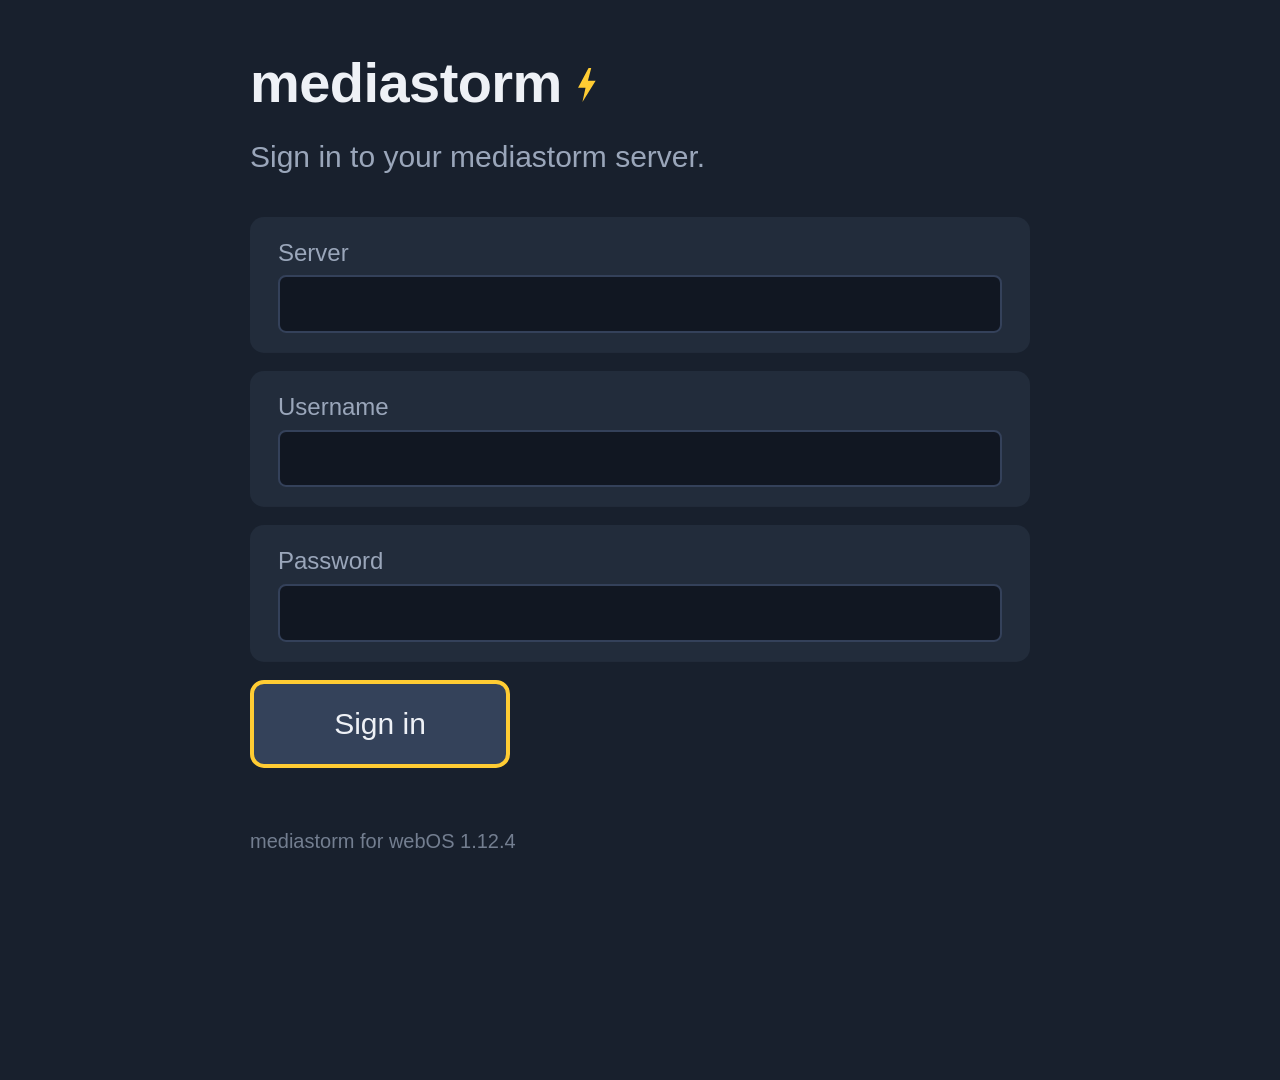
==== index.html @ e6b89ce8 "Add files via upload" ====
<!DOCTYPE html>
<html lang="en">
<head>
<meta charset="utf-8">
<title>mediastorm</title>
<style>
  :root {
    --night: #18202D;
    --night-deep: #111722;
    --panel: #222C3B;
    --panel-up: #2B374A;
    --line: #34415A;
    --text: #EEF1F6;
    --muted: #9AA6BA;
    --bolt: #FFCC33;
    --good: #7BD8A6;
    --warn: #FFB454;
    --bad: #FF7B72;
    --pad: 96px;
  }
  /* The background takes a subtle tint from the focused title's backdrop.
     The three channels are registered so the colour fades rather than jumps. */
  @property --tr { syntax: '<number>'; inherits: true; initial-value: 24; }
  @property --tg { syntax: '<number>'; inherits: true; initial-value: 32; }
  @property --tb { syntax: '<number>'; inherits: true; initial-value: 45; }
  :root { --tr: 24; --tg: 32; --tb: 45; --bg-rgb: var(--tr) var(--tg) var(--tb); --bg: rgb(var(--bg-rgb));
    transition: --tr .6s ease, --tg .6s ease, --tb .6s ease; }
  * { box-sizing: border-box; }
  html, body {
    margin: 0; width: 1920px; height: 1080px; overflow: hidden;
    background: var(--bg); color: var(--text);
    font-family: "LG Smart UI", "Museo Sans", "Helvetica Neue", Arial, sans-serif;
    font-size: 30px; line-height: 1.35;
  }
  button { font: inherit; color: inherit; }
  [data-focus] { outline: none; }
  #view { position: absolute; inset: 0; }

  /* ---------- shared controls ---------- */
  .btn {
    display: inline-block; min-width: 260px; padding: 20px 40px; margin: 0 20px 20px 0;
    background: var(--panel); border: 4px solid transparent; border-radius: 14px; text-align: center;
  }
  .btn.primary { background: var(--panel-up); }
  .btn.quiet { background: transparent; color: var(--muted); }
  .btn:focus { border-color: var(--bolt); background: #34425A; color: var(--text); }
  .field {
    display: block; width: 100%; margin: 0 0 18px; padding: 16px 24px;
    background: var(--panel); border: 4px solid transparent; border-radius: 14px;
  }
  .field span { display: block; color: var(--muted); font-size: 24px; }
  .field input {
    display: block; width: 100%; margin-top: 6px; padding: 8px 14px; font: inherit; font-size: 28px;
    background: var(--night-deep); color: var(--text); border: 2px solid var(--line); border-radius: 8px;
  }
  .field:focus { border-color: var(--bolt); }
  .field input:focus { border-color: var(--bolt); outline: none; }
  .error { color: var(--bad); margin-top: 20px; }
  .lede { color: var(--muted); margin: 0 0 40px; }

  /* ---------- sign in, PIN, messages ---------- */
  .app-version { margin: 40px 0 0; font-size: 20px; color: var(--muted); opacity: .7; }
  .center-panel { position: absolute; left: 50%; top: 50%; transform: translate(-50%, -50%); width: 780px; }
  .center-panel.wide { width: 1500px; text-align: center; }
  .center-panel h1 { font-size: 56px; font-weight: 600; margin: 0 0 16px; }
  .wordmark { letter-spacing: -0.01em; }
  .wordmark::after { content: ""; display: inline-block; width: 22px; height: 34px; margin-left: 14px;
    background: var(--bolt); clip-path: polygon(58% 0, 10% 58%, 44% 58%, 30% 100%, 90% 38%, 55% 38%, 70% 0); }
  .loading { position: absolute; left: var(--pad); bottom: 120px; color: var(--muted); font-size: 34px; }

  /* ---------- profiles ---------- */
  .profile-grid { display: flex; justify-content: center; flex-wrap: wrap; gap: 48px; margin: 60px 0 56px; }
  .profile { background: none; border: 0; padding: 0; width: 220px; }
  .profile .face {
    width: 200px; height: 200px; margin: 0 auto; border-radius: 50%; overflow: hidden;
    display: flex; align-items: center; justify-content: center; border: 6px solid transparent;
    font-size: 84px; font-weight: 600; transition: transform .15s;
  }
  .profile .face img { width: 100%; height: 100%; object-fit: cover; }
  .profile .name { margin-top: 18px; color: var(--muted); }
  .profile .name small { font-size: 20px; color: var(--muted); border: 2px solid var(--line); border-radius: 6px; padding: 0 6px; margin-left: 6px; }
  .profile:focus .face { border-color: var(--bolt); transform: scale(1.06); }
  .profile:focus .name { color: var(--text); }

  /* ---------- home ---------- */
  #home { position: absolute; inset: 0; }
  #hero { position: absolute; left: 0; top: 0; right: 0; height: 600px; }
  .hero-art { position: absolute; left: 640px; top: 0; right: 0; bottom: 0; }
  .hero-art img {
    position: absolute; inset: 0; width: 100%; height: 100%; object-fit: cover; opacity: 0; transition: opacity .25s;
  }
  .hero-art img.on { opacity: 1; }
  .hero-art::after {
    content: ""; position: absolute; inset: 0;
    background: linear-gradient(90deg, var(--bg) 0%, rgb(var(--bg-rgb) / .75) 22%, rgb(var(--bg-rgb) / 0) 55%),
                linear-gradient(0deg, var(--bg) 0%, rgb(var(--bg-rgb) / 0) 45%);
  }
  .hero-text { position: absolute; left: var(--pad); top: 110px; width: 900px; }
  .hero-text h1 { font-size: 68px; line-height: 1.05; font-weight: 600; margin: 0 0 14px;
    display: -webkit-box; -webkit-box-orient: vertical; -webkit-line-clamp: 2; overflow: hidden; }
  .meta { color: var(--muted); margin: 0 0 18px; white-space: pre; }
  .overview { margin: 0; max-width: 46ch; color: #D5DBE5;
    display: -webkit-box; -webkit-line-clamp: 3; -webkit-box-orient: vertical; overflow: hidden; }
  #rows { position: absolute; left: 0; right: 0; top: 560px; bottom: 0; overflow: hidden; }
  .rows-layer { will-change: transform; transition: transform .18s ease-out; }
  .row { margin: 0 0 34px; }
  .row h2 { font-size: 30px; font-weight: 600; margin: 0 0 14px var(--pad); color: var(--muted); }
  .row-track { display: flex; gap: 28px; overflow: hidden; padding: 8px var(--pad) 12px; scroll-behavior: smooth; }
  .card {
    position: relative; flex: none; padding: 0; overflow: hidden; border-radius: 12px;
    background: var(--panel); border: 4px solid transparent;
  }
  .card.wide { width: 400px; height: 225px; }
  .card.poster { width: 210px; height: 315px; }
  .card.poster.see-all { display: flex; align-items: center; justify-content: center; text-align: center;
    font-size: 24px; font-weight: 600; color: var(--muted); background: var(--panel); }
  .card.poster.see-all:focus { color: var(--text); }
  .card img { position: absolute; inset: 0; width: 100%; height: 100%; object-fit: cover; }
  .card.media-fallback { background: linear-gradient(165deg, hsl(var(--hue) 38% 20%), hsl(calc(var(--hue) + 28) 42% 11%)); }
  .card.media-fallback .media-icon { position: absolute; left: 50%; top: 40%; width: 56px; height: 56px;
    transform: translate(-50%, -50%); color: rgba(255,255,255,.3); }
  .card.media-fallback .card-label { font-size: 22px; line-height: 1.3; }
  .card-fallback { position: absolute; inset: 0; display: flex; align-items: center; justify-content: center;
    padding: 18px; text-align: center; font-size: 24px; color: var(--muted); z-index: 0; }
  .card-fallback b { font-weight: inherit; display: -webkit-box; -webkit-box-orient: vertical; -webkit-line-clamp: 6;
    overflow: hidden; }
  .card img { z-index: 1; }
  .card-label { position: absolute; left: 0; right: 0; bottom: 0; z-index: 2; padding: 34px 18px 16px; text-align: left;
    font-size: 24px; background: linear-gradient(transparent, rgba(0,0,0,.85)); }
  .card-label em { font-style: normal; color: var(--muted); margin-left: 10px; }
  .card .bar { position: absolute; left: 0; right: 0; bottom: 0; height: 6px; background: rgba(255,255,255,.18); z-index: 3; }
  .card .bar b { display: block; height: 100%; background: var(--bolt); }
  .card:focus { border-color: var(--bolt); transform: scale(1.05); }
  .empty { margin: 40px var(--pad); color: var(--muted); max-width: 40ch; }

  /* ---------- title page ---------- */
  .title-art { position: absolute; inset: 0; }
  .title-art img { position: absolute; inset: 0; width: 100%; height: 100%; object-fit: cover; }
  .title-art::after { content: ""; position: absolute; inset: 0;
    background: linear-gradient(90deg, var(--bg) 0%, rgb(var(--bg-rgb) / .88) 35%, rgb(var(--bg-rgb) / .2) 75%),
                linear-gradient(0deg, var(--bg) 0%, rgb(var(--bg-rgb) / 0) 40%); }
  .title-body { position: absolute; left: var(--pad); top: 200px; width: 980px; }
  .title-body h1 { font-size: 80px; line-height: 1.04; font-weight: 600; margin: 0 0 18px;
    display: -webkit-box; -webkit-box-orient: vertical; -webkit-line-clamp: 4; overflow: hidden; }
  .title-body .overview { -webkit-line-clamp: 6; margin-bottom: 48px; }


  /* ---------- home bar ---------- */
  .home-bar { position: absolute; right: var(--pad); top: 56px; display: flex; gap: 16px; z-index: 2; }
  .btn.pill { min-width: 0; padding: 12px 30px; margin: 0; border-radius: 40px; font-size: 26px; background: rgba(34,44,59,.85); }
  .btn.pill.quiet { color: var(--muted); }
  .btn.pill:focus { color: var(--text); }
  .muted { color: var(--muted); }

  /* ---------- series pages ---------- */
  .title-body.compact { top: 110px; }
  .title-body.compact h1 { font-size: 68px; }
  .title-body.compact .overview { -webkit-line-clamp: 3; margin-bottom: 32px; }
  .series-browse { position: absolute; left: 0; right: 0; top: 590px; bottom: 0; }
  .row-track.seasons { gap: 16px; padding-top: 4px; padding-bottom: 8px; align-items: center; min-height: 76px; }
  .tab { flex: none; padding: 12px 28px; border-radius: 40px; background: transparent; border: 4px solid transparent;
    color: var(--muted); font-size: 26px; }
  .tab.current { color: var(--text); background: var(--panel); }
  .tab:focus { border-color: var(--bolt); color: var(--text); }
  .row-track.episodes { padding-top: 10px; }
  .card.ep { width: 384px; height: 216px; }
  .card-label .num { font-style: normal; color: var(--bolt); margin: 0 12px 0 0; }
  .seen { position: absolute; top: 12px; right: 12px; z-index: 3; font-style: normal; font-size: 20px; padding: 2px 12px;
    border-radius: 20px; background: rgba(17,23,34,.85); color: var(--muted); }
  .ep-overview { margin: 14px var(--pad) 0; max-width: 72ch; color: #D5DBE5; font-size: 26px;
    display: -webkit-box; -webkit-line-clamp: 3; -webkit-box-orient: vertical; overflow: hidden; }


  /* ---------- release picker ---------- */
  .picker { position: absolute; inset: 0; padding: 80px var(--pad) 0; display: flex; flex-direction: column; }
  .picker h1 { font-size: 56px; font-weight: 600; margin: 0 0 8px; }
  .picker h1 span { color: var(--muted); font-weight: 400; margin-left: 24px; font-size: 40px; }
  .picker .lede { margin-bottom: 28px; }
  .picker-list { flex: 1; overflow: hidden; padding: 6px; margin: -6px; padding-bottom: 60px; }
  .release { display: block; width: 100%; text-align: left; margin: 0 0 14px; padding: 18px 28px;
    background: var(--panel); border: 4px solid transparent; border-radius: 14px; }
  .release:focus { border-color: var(--bolt); background: var(--panel-up); }
  .release .tags { display: flex; flex-wrap: wrap; gap: 12px; }
  .release .tags b { font-weight: 600; font-size: 28px; padding: 2px 14px; border-radius: 8px; background: rgba(255,255,255,.08); }
  .release .meta-tags { display: flex; flex-wrap: wrap; gap: 6px 22px; margin-top: 10px; color: #D5DBE5; font-size: 24px; }
  .release .meta-tags i { font-style: normal; }
  .release .meta-tags i:first-child { color: var(--bolt); }
  .release .why { display: block; margin-top: 8px; color: var(--warn); font-size: 22px; }
  .release .name { display: block; margin-top: 8px; color: var(--muted); font-size: 20px;
    white-space: nowrap; overflow: hidden; text-overflow: ellipsis; }
  .release.filtered { opacity: .62; }
  .release.filtered:focus { opacity: 1; }

  /* ---------- search ---------- */
  .search { position: absolute; inset: 0; display: flex; gap: 64px; padding: 96px var(--pad) 0; }
  .search-left { flex: none; width: 620px; }
  .search-query { font-size: 48px; font-weight: 600; min-height: 72px; margin-bottom: 36px; padding-bottom: 12px;
    border-bottom: 3px solid var(--line); white-space: nowrap; overflow: hidden; }
  .search-query.long { font-size: 30px; line-height: 72px; }
  .search-query.long .caret { height: 30px; vertical-align: -4px; }
  .caret { display: inline-block; width: 4px; height: 44px; margin-left: 6px; vertical-align: -6px; background: var(--bolt);
    animation: pulse 1.2s ease-in-out infinite; }
  .keys { display: grid; grid-template-columns: repeat(6, 1fr); gap: 12px; }
  .key { height: 76px; border-radius: 12px; background: var(--panel); border: 4px solid transparent; font-size: 30px; }
  .key.wide { grid-column: span 2; font-size: 24px; }
  .key:focus { border-color: var(--bolt); background: var(--panel-up); }
  .key.half { grid-column: span 3; font-size: 26px; display: flex; align-items: center; justify-content: center; position: relative; }
  .key.ai { color: var(--bolt); font-weight: 600; }
  .key.voice.listening { color: var(--night); background: var(--bolt); font-weight: 600; }
  /* The Speak key holds a real text field so LG's keyboard (and its microphone) can open on it. */
  .key.voice input { position: absolute; inset: 0; width: 100%; height: 100%; opacity: 0.01; border: 0; padding: 0;
    background: transparent; color: transparent; caret-color: transparent; }
  .ai-tag { font-style: normal; font-size: 22px; font-weight: 600; color: var(--night); background: var(--bolt);
    border-radius: 6px; padding: 2px 10px; margin-right: 16px; vertical-align: 8px; }
  .suggest { width: 100%; }
  .genres-page { position: absolute; left: var(--pad); right: var(--pad); top: 110px; }
  .genres-page h1, .genre-page h1 { font-size: 56px; font-weight: 600; margin: 0 0 28px; }
  .genre-page h1 .muted { font-size: 34px; font-weight: 400; }
  .chip.genre { min-width: 200px; text-align: center; }
  .genre-label { position: absolute; left: calc(var(--pad) + 150px); top: 40px; font-size: 30px; font-weight: 600; z-index: 3; }
  .genre-label span { color: var(--muted); font-weight: 400; }
  #hero.genre-hero { height: 520px; }
  .genre-hero .hero-text { top: 120px; }
  .genre-hero .hero-text h1 { font-size: 56px; }
  .genre-page { position: absolute; left: var(--pad); right: 0; top: 480px; bottom: 0; }
  .genre-grid { position: absolute; top: 0; left: 0; right: 0; bottom: 0; overflow: hidden; display: flex; flex-wrap: wrap;
    align-content: flex-start; gap: 22px 20px; padding: 10px 6px 60px; scroll-padding: 24px 0; }
  .genre-grid .card.poster { flex: none; }
  .suggest h3 { font-size: 30px; font-weight: 600; color: var(--muted); margin: 0 0 20px; }
  .chip { display: inline-block; margin: 0 16px 16px 0; padding: 16px 28px; border-radius: 40px; font-size: 26px;
    background: var(--panel); border: 4px solid transparent; }
  .chip.quiet { color: var(--muted); }
  .chip .ai-mark { font-style: normal; color: var(--bolt); }
  .chip:focus { border-color: var(--bolt); background: var(--panel-up); }
  .asking::before { content: ""; display: inline-block; width: 16px; height: 16px; margin-right: 16px; border-radius: 50%;
    background: var(--bolt); animation: pulse 1.2s ease-in-out infinite; vertical-align: middle; }
  .search-right { flex: 1; display: flex; flex-direction: column; min-width: 0; }
  .search-caption { margin: 18px 0 30px; min-height: 40px; font-size: 32px; color: var(--muted); }
  .search-results { flex: 1; display: flex; flex-wrap: wrap; align-content: flex-start; gap: 28px; overflow: hidden;
    padding: 8px; margin: -8px; }
  .search-results .card.poster { width: 186px; height: 279px; }

  /* ---------- preparing ---------- */
  #prep { position: fixed; inset: 0; background: var(--night); display: none; z-index: 20; }
  #prep.on { display: block; }
  #prep-title { position: absolute; left: var(--pad); top: 380px; font-size: 60px; font-weight: 600; }
  #prep-status { position: absolute; left: var(--pad); top: 480px; color: var(--muted); font-size: 34px; }
  #prep-status::before { content: ""; display: inline-block; width: 18px; height: 18px; margin-right: 18px; border-radius: 50%;
    background: var(--bolt); animation: pulse 1.2s ease-in-out infinite; vertical-align: middle; }
  #prep-hint { position: absolute; left: var(--pad); bottom: 90px; color: var(--muted); font-size: 24px; }
  @keyframes pulse { 0%, 100% { opacity: .25; } 50% { opacity: 1; } }

  /* ---------- player ---------- */
  #player { position: fixed; inset: 0; background: #000; display: none; z-index: 30; }
  #player.on { display: block; }
  #player video { width: 100%; height: 100%; }
  #osd { position: absolute; left: 0; right: 0; bottom: 0; padding: 60px var(--pad) 64px;
    background: linear-gradient(transparent, rgba(0,0,0,.88)); transition: opacity .3s; }
  #osd.hide { opacity: 0; }
  #osd-title { font-size: 44px; font-weight: 600; }
  #osd-sub { color: #D5DBE5; font-size: 28px; margin-top: 4px; white-space: pre; }
  #osd-release { color: var(--muted); font-size: 20px; margin-top: 6px; white-space: nowrap; overflow: hidden; text-overflow: ellipsis; }
  .osd-bar { position: relative; height: 8px; background: rgba(255,255,255,.2); border-radius: 4px; margin-top: 24px; }
  #osd-scrub { position: absolute; top: -12px; bottom: -12px; width: 8px; margin-left: -4px; border-radius: 4px;
    background: #fff; box-shadow: 0 0 0 3px rgba(0,0,0,.35); display: none; }
  #osd-scrub.on { display: block; }
  #osd-time.scrub { color: #fff; }
  .osd-bar i { display: block; height: 100%; width: 0; background: var(--bolt); border-radius: 4px; }
  #osd-audio { color: #D5DBE5; font-size: 24px; margin-top: 6px; }
  #osd-source { color: #D5DBE5; font-size: 24px; margin-top: 4px; }
  .osd-foot { display: flex; justify-content: space-between; color: var(--muted); font-size: 24px; margin-top: 12px; }
  #audio-menu { position: absolute; top: 0; right: 0; bottom: 0; width: 760px; padding: 64px 64px 48px;
    background: rgba(17,23,34,.94); display: none; z-index: 5; }
  #audio-menu.on { display: block; }
  #audio-list { height: 100%; overflow: hidden; }
  #audio-list h3 { font-size: 34px; font-weight: 600; margin: 28px 0 18px; }
  #audio-list h3:first-child { margin-top: 0; }
  .menu-note { color: var(--muted); font-size: 22px; margin: 4px 0 12px 24px; }
  #subs { position: absolute; left: 10%; right: 10%; bottom: 110px; text-align: center; pointer-events: none;
    transition: bottom .2s; z-index: 2; }
  #osd:not(.hide) ~ #subs { bottom: 340px; }
  #subs span { display: inline-block; padding: 4px 18px; border-radius: 8px; background: rgba(0,0,0,.45);
    font-size: 46px; line-height: 1.25; color: #fff; font-weight: 500;
    text-shadow: 0 0 4px #000, 0 0 2px #000, 2px 2px 3px #000; }
  .audio-row { position: relative; padding: 18px 24px 18px 56px; margin-bottom: 12px; border-radius: 12px; border: 4px solid transparent; }
  .audio-row span { display: block; font-size: 30px; }
  .audio-row small { display: block; color: var(--muted); font-size: 24px; margin-top: 2px; }
  .audio-row b { position: absolute; left: 22px; top: 50%; width: 14px; height: 14px; margin-top: -7px; border-radius: 50%; }
  .audio-row.current b { background: var(--bolt); }
  .audio-row.focus { border-color: var(--bolt); background: var(--panel-up); }
  #osd-note { position: absolute; left: var(--pad); top: 72px; max-width: 1100px; padding: 18px 28px; border-radius: 12px;
    background: rgba(17,23,34,.92); border-left: 8px solid var(--warn); font-size: 26px; display: none; }
  #osd-note.on { display: block; }
  #spinner { position: absolute; right: var(--pad); top: 80px; width: 26px; height: 26px; border-radius: 50%;
    background: var(--bolt); animation: pulse 1.2s ease-in-out infinite; display: none; }
  #spinner.on { display: block; }
  #skip-btn { position: absolute; right: var(--pad); bottom: 120px; display: none; z-index: 4; padding: 18px 34px; font-size: 28px; font-weight: 600;
    background: rgba(17,23,34,.88); color: var(--text); border: 4px solid var(--bolt); border-radius: 12px; }
  #skip-btn.on { display: block; }
  #upnext { position: absolute; right: var(--pad); bottom: 96px; width: 760px; padding: 36px 44px; border-radius: 16px;
    background: rgba(17,23,34,.94); border-left: 8px solid var(--bolt); display: none; z-index: 6; }
  #upnext.on { display: block; }
  #upnext-label { color: var(--muted); font-size: 26px; }
  #upnext-ep { font-size: 40px; font-weight: 600; margin-top: 6px; white-space: nowrap; overflow: hidden; text-overflow: ellipsis; }
  #upnext-count { font-size: 30px; margin-top: 14px; color: #D5DBE5; }
  #upnext-hint { color: var(--muted); font-size: 24px; margin-top: 18px; }

  /* ---------- toast ---------- */
  /* Cast and collection rows sit below the fold on film and series pages; the
     page slides up when the remote moves down into them. */
  .screen-title > .go-home, .screen-title > .title-art, .screen-title > .title-body, .screen-title > .series-browse, .screen-title > .title-extras {
    transition: transform .22s ease-out; will-change: transform; }
  #view.extras-on > * { transform: translateY(-600px); }
  /* The buttons under a title stay on one line; long labels are shortened. */
  .title-body .actions { white-space: nowrap; width: max-content; max-width: calc(1920px - 2 * var(--pad)); }
  .title-body .actions .btn { max-width: 520px; overflow: hidden; text-overflow: ellipsis; vertical-align: top; }
  #confirm p { max-width: 900px; line-height: 1.45; }
  .meta-row { display: flex; align-items: center; gap: 28px; margin: 0 0 18px; white-space: nowrap; width: max-content; max-width: calc(1920px - 2 * var(--pad)); overflow: hidden; }
  .meta-row .meta { margin: 0; }
  .watched-tag { color: var(--good); font-weight: 600; font-size: 26px; }
  .card.poster i.seen { top: 8px; right: 8px; padding: 0 10px; font-size: 20px; color: var(--good); }
  .ratings { display: flex; align-items: center; gap: 22px; color: var(--text); font-size: 26px; }
  .ratings .rating { display: inline-flex; align-items: center; gap: 8px; }
  .ratings .rating img { height: 28px; width: auto; }
  .ratings .rating-extra { color: var(--muted); display: inline-flex; align-items: center; gap: 12px; }
  .ratings .rating-extra i { font-style: normal; opacity: .6; }
  .ratings .cert { border: 2px solid var(--muted); border-radius: 6px; padding: 0 8px; font-size: 21px; line-height: 1.3; color: var(--text); }
  .go-home { position: absolute; left: var(--pad); top: 30px; z-index: 3; }
  .title-extras { position: absolute; left: 0; right: 0; top: 1100px; height: 560px; overflow: hidden; }
  .title-extras.film { top: 640px; bottom: 0; height: auto; }
  .title-body.film { top: 140px; }
  .title-body.film .overview { -webkit-line-clamp: 4; margin-bottom: 40px; }
  .title-body.film.tight { top: 110px; }
  .title-body.film.tight h1 { font-size: 56px; margin-bottom: 10px; }
  .title-body.film.tight .overview { -webkit-line-clamp: 2; margin-bottom: 32px; }
  .card.person { width: 180px; height: 250px; }
  .card.person .card-label { padding: 28px 12px 10px; font-size: 20px; line-height: 1.2; }
  .card.person .card-label em { display: block; margin: 2px 0 0; font-size: 17px; white-space: nowrap; overflow: hidden; text-overflow: ellipsis; }
  /* A person's page */
  .person-head { position: absolute; left: var(--pad); top: 110px; right: var(--pad); display: flex; gap: 48px; }
  .person-photo { width: 240px; height: 340px; border-radius: 14px; background: var(--panel); overflow: hidden; flex: none; position: relative; }
  .person-photo img { width: 100%; height: 100%; object-fit: cover; }
  .person-head h1 { font-size: 64px; font-weight: 600; margin: 10px 0 10px; }
  .person-head .bio { color: #D5DBE5; font-size: 24px; line-height: 1.45; max-width: 75ch;
    display: -webkit-box; -webkit-line-clamp: 6; -webkit-box-orient: vertical; overflow: hidden; }
  #person-rows { position: absolute; left: 0; right: 0; top: 500px; bottom: 0; overflow: hidden; }
  /* Cast while paused */
  #cast-strip { position: absolute; left: 0; right: 0; top: 0; padding: 48px 0 40px; display: none; z-index: 5;
    background: linear-gradient(rgba(10,14,22,.95), rgba(10,14,22,.85) 75%, rgba(10,14,22,0)); }
  #cast-strip.on { display: block; }
  #cast-strip h3 { font-size: 30px; font-weight: 600; margin: 0 0 14px var(--pad); color: var(--muted); }
  #cast-strip .row-track { overflow: hidden; }
  #cast-strip .card.sel { border-color: var(--bolt); transform: scale(1.05); }
  .more-tag { display: block; width: fit-content; margin: -36px 0 28px; padding: 4px 18px; border-radius: 20px; font-size: 22px;
    background: rgba(34,44,59,.85); color: var(--muted); border: 3px solid transparent; }
  .more-tag:focus { color: var(--text); border-color: var(--bolt); }
  .title-body.compact .more-tag { margin: -26px 0 12px; }
  .card.ep.unaired img { opacity: .45; }
  .card.ep.unaired .card-label { color: var(--muted); }
  .ep-overview + .more-tag { margin: 6px var(--pad) 0; }
  #confirm.textbox .box { width: 1200px; max-width: none; }
  .textbox-body { font-size: 28px; line-height: 1.5; color: #D5DBE5; max-height: 600px; overflow: hidden; margin: 0 0 32px; white-space: pre-wrap; }
  .textbox-hint { align-self: center; font-size: 22px; }
  .extras-hint { position: absolute; right: var(--pad); bottom: 22px; font-size: 22px; color: var(--muted);
    background: rgba(17,23,34,.8); padding: 6px 18px; border-radius: 20px; transition: opacity .2s; pointer-events: none; }
  #view.extras-on .extras-hint { opacity: 0; }
  .btn.wl-btn.on { color: var(--good); }
  .btn.more-btn { min-width: 0; padding-left: 30px; padding-right: 30px; font-weight: 600; }
  #trailer { position: fixed; inset: 0; z-index: 60; background: #000; }
  #trailer iframe { position: absolute; inset: 0; width: 100%; height: 100%; border: 0; }
  .trailer-keep { position: absolute; width: 1px; height: 1px; opacity: 0; }
  .trailer-hint { position: absolute; left: var(--pad); bottom: 36px; font-size: 22px; color: var(--muted);
    background: rgba(0,0,0,.6); padding: 6px 16px; border-radius: 16px; pointer-events: none; animation: fadeHint 1s 5s forwards; }
  @keyframes fadeHint { to { opacity: 0; } }
  .release .why.good { color: var(--good); }
  .about-name { font-size: 22px; word-break: break-all; color: var(--text); margin: 0 0 6px; }
  .about-line { font-size: 22px; color: #D5DBE5; margin: 6px 0; }
  .score-row { display: grid; grid-template-columns: 34% 1fr 28px; gap: 12px; align-items: baseline; padding: 6px 0; border-bottom: 1px solid var(--line); font-size: 21px; }
  .score-row small { color: var(--muted); font-size: 19px; }
  .score-row b { text-align: right; }
  .score-row.up b { color: var(--good); }
  .score-row.down b { color: var(--bad); }
  .score-row.neutral { opacity: .5; }
  #confirm { position: fixed; inset: 0; z-index: 45; background: rgba(10, 14, 22, .78); display: flex; align-items: center; justify-content: center; }
  #confirm .box { background: var(--panel); border: 2px solid var(--line); border-radius: 18px; padding: 48px 56px; max-width: 1000px; }
  #confirm h2 { font-size: 40px; font-weight: 600; margin: 0 0 12px; }
  #confirm p { color: var(--muted); font-size: 26px; margin: 0 0 36px; }
  #confirm .actions { display: flex; gap: 20px; }
  .card.holding { transition: transform 0.7s linear; transform: scale(0.94); }
  #screensaver { position: fixed; inset: 0; z-index: 70; background: #000; overflow: hidden; }
  .ss-pic { position: absolute; inset: 0; background-size: cover; background-position: center; opacity: 0; z-index: 1; }
  #toast { position: fixed; left: 50%; bottom: 60px; transform: translateX(-50%); z-index: 50; max-width: 1400px;
    padding: 20px 32px; border-radius: 14px; background: var(--panel-up); border-left: 8px solid var(--bolt);
    font-size: 26px; display: none; }
  #toast.on { display: block; }
  #toast.warn { border-left-color: var(--warn); }

  /* While an arrow key is held, nothing animates. */
  .fast *, .fast *::before, .fast *::after { transition: none !important; scroll-behavior: auto !important; }

  @media (prefers-reduced-motion: reduce) {
    *, *::before, *::after { transition: none !important; animation: none !important; }
  }
</style>
</head>
<body>
<div id="view"></div>

<div id="prep">
  <div id="prep-title"></div>
  <div id="prep-status"></div>
  <div id="prep-hint">Press Back to cancel</div>
</div>

<div id="player">
  <video id="video" preload="auto"></video>
  <div id="spinner"></div>
  <div id="osd-note"></div>
  <div id="osd">
    <div id="osd-title"></div>
    <div id="osd-sub"></div>
    <div id="osd-audio"></div>
    <div id="osd-source"></div>
    <div id="osd-release"></div>
    <div class="osd-bar"><i id="osd-bar"></i><b id="osd-scrub"></b></div>
    <div class="osd-foot"><span id="osd-time"></span><span class="osd-hint">Left/right to move, OK to jump. Down for audio and subtitles, Up for cast</span></div>
  </div>
  <div id="subs"></div>
  <div id="skip-btn">Skip intro</div>
  <div id="upnext">
    <div id="upnext-label">Up next</div>
    <div id="upnext-ep"></div>
    <div id="upnext-count"></div>
    <div id="upnext-hint">OK to play now, Back to stop</div>
  </div>
  <div id="cast-strip"><h3 id="cast-strip-title">Cast</h3><div class="row-track" id="cast-strip-track"></div></div>
  <div id="audio-menu">
    <div id="audio-list"></div>
  </div>
</div>

<div id="toast"></div>

<script src="config.js"></script>
<script src="js/util.js"></script>
<script src="js/api.js"></script>
<script src="js/nav.js"></script>
<script src="js/player.js"></script>
<script src="js/app.js"></script>
</body>
</html>
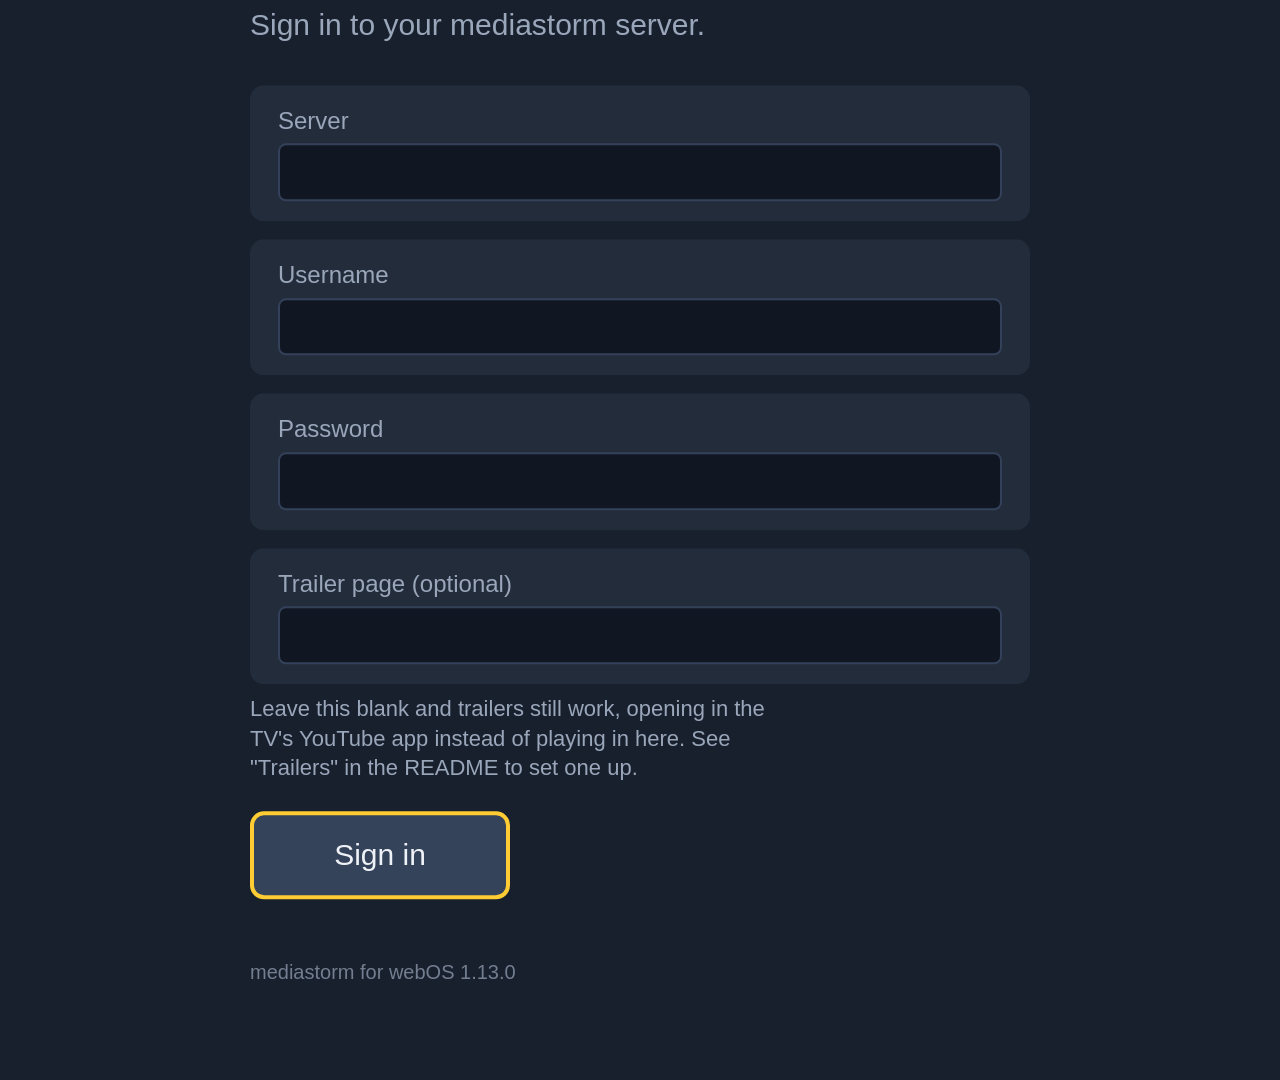
==== commit f4e49620: "Add files via upload" ====
--- a/index.html
+++ b/index.html
@@ -54,6 +54,7 @@
     background: var(--night-deep); color: var(--text); border: 2px solid var(--line); border-radius: 8px;
   }
   .field:focus { border-color: var(--bolt); }
+  .field-hint { color: var(--muted); font-size: 22px; margin: -8px 0 28px; max-width: 46ch; }
   .field input:focus { border-color: var(--bolt); outline: none; }
   .error { color: var(--bad); margin-top: 20px; }
   .lede { color: var(--muted); margin: 0 0 40px; }
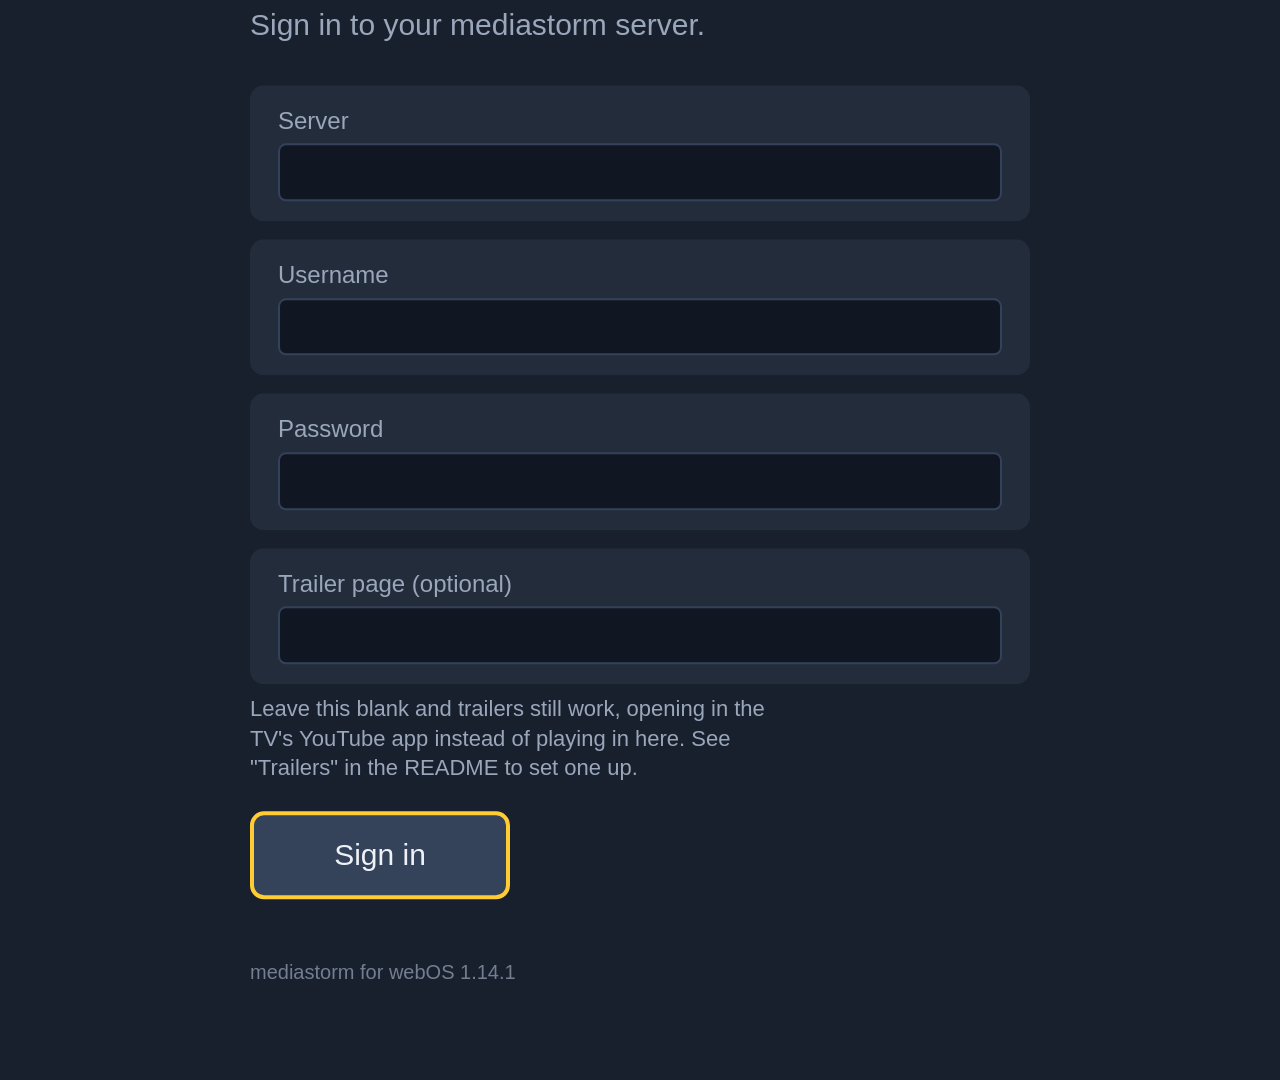
==== commit e5e5a524: "Add files via upload" ====
--- a/index.html
+++ b/index.html
@@ -61,6 +61,9 @@
 
   /* ---------- sign in, PIN, messages ---------- */
   .app-version { margin: 40px 0 0; font-size: 20px; color: var(--muted); opacity: .7; }
+  button.app-version { display: block; background: none; border: 4px solid transparent; border-radius: 8px;
+    padding: 6px 10px; margin-left: -10px; font: inherit; cursor: pointer; }
+  button.app-version:focus { opacity: 1; border-color: var(--bolt); color: var(--text); }
   .center-panel { position: absolute; left: 50%; top: 50%; transform: translate(-50%, -50%); width: 780px; }
   .center-panel.wide { width: 1500px; text-align: center; }
   .center-panel h1 { font-size: 56px; font-weight: 600; margin: 0 0 16px; }
@@ -105,7 +108,12 @@
   #rows { position: absolute; left: 0; right: 0; top: 560px; bottom: 0; overflow: hidden; }
   .rows-layer { will-change: transform; transition: transform .18s ease-out; }
   .row { margin: 0 0 34px; }
-  .row h2 { font-size: 30px; font-weight: 600; margin: 0 0 14px var(--pad); color: var(--muted); }
+  .row h2 { font-size: 30px; font-weight: 600; margin: 0 0 14px var(--pad); color: var(--muted); display: flex; align-items: center; gap: 14px; }
+  .row-refresh { font-size: 26px; line-height: 1; color: var(--muted); background: none; border: 3px solid transparent;
+    border-radius: 8px; padding: 4px 8px; cursor: pointer; }
+  .row-refresh:focus { color: var(--text); border-color: var(--bolt); }
+  .row-refresh.spinning { animation: row-refresh-spin 0.8s linear infinite; }
+  @keyframes row-refresh-spin { from { transform: rotate(0deg); } to { transform: rotate(360deg); } }
   .row-track { display: flex; gap: 28px; overflow: hidden; padding: 8px var(--pad) 12px; scroll-behavior: smooth; }
   .card {
     position: relative; flex: none; padding: 0; overflow: hidden; border-radius: 12px;
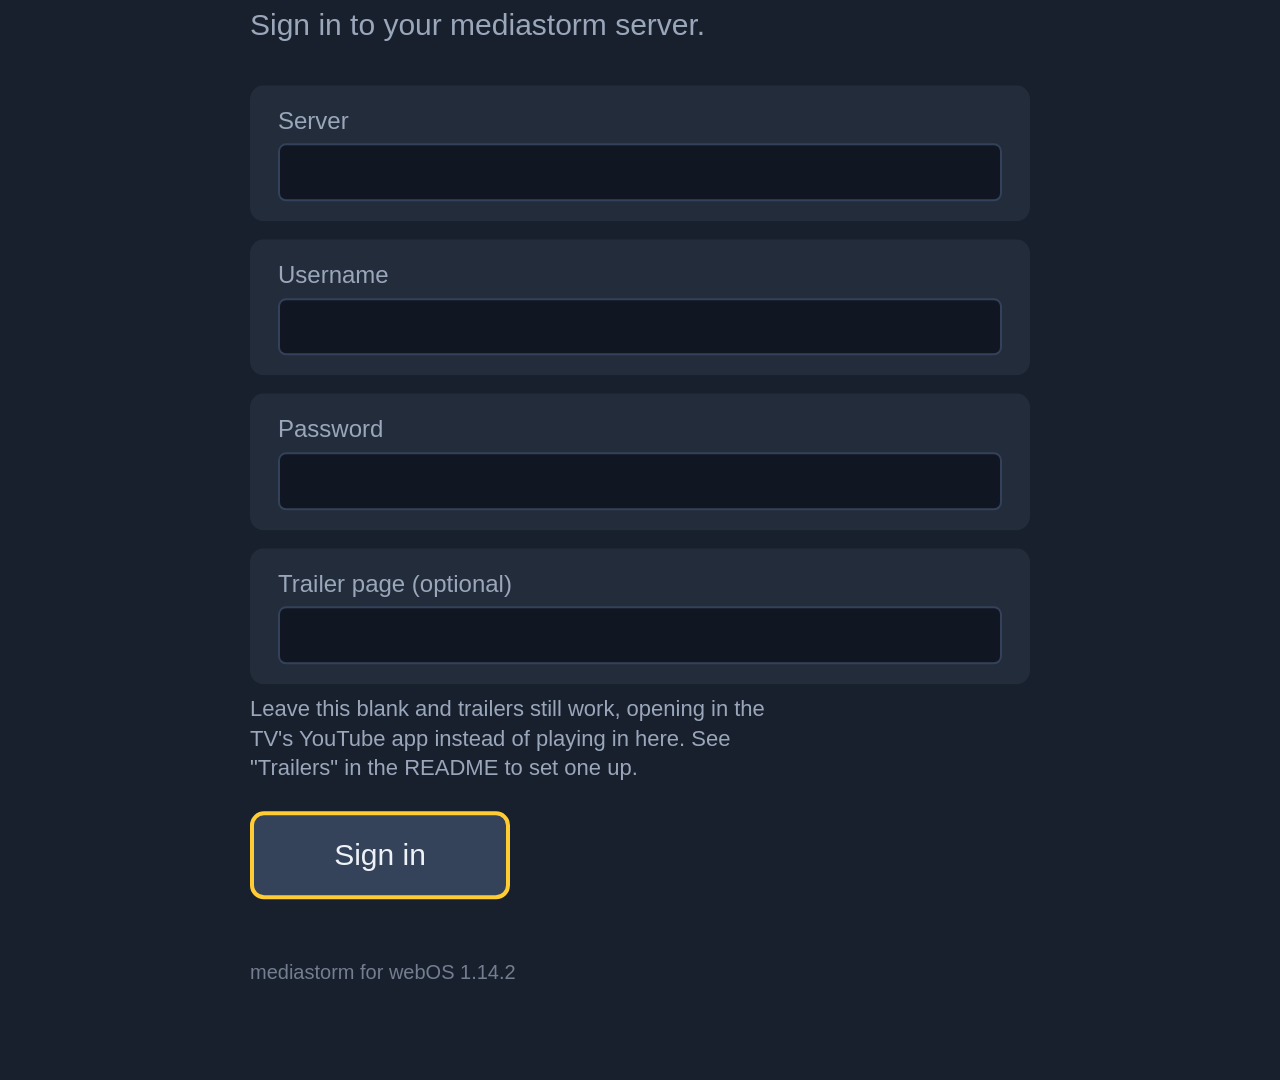
==== commit 285a1fc1: "Add files via upload" ====
--- a/index.html
+++ b/index.html
@@ -109,8 +109,9 @@
   .rows-layer { will-change: transform; transition: transform .18s ease-out; }
   .row { margin: 0 0 34px; }
   .row h2 { font-size: 30px; font-weight: 600; margin: 0 0 14px var(--pad); color: var(--muted); display: flex; align-items: center; gap: 14px; }
-  .row-refresh { font-size: 26px; line-height: 1; color: var(--muted); background: none; border: 3px solid transparent;
-    border-radius: 8px; padding: 4px 8px; cursor: pointer; }
+  .row-refresh { color: var(--muted); background: none; border: 3px solid transparent;
+    border-radius: 8px; padding: 6px; cursor: pointer; display: inline-flex; }
+  .row-refresh svg { width: 26px; height: 26px; }
   .row-refresh:focus { color: var(--text); border-color: var(--bolt); }
   .row-refresh.spinning { animation: row-refresh-spin 0.8s linear infinite; }
   @keyframes row-refresh-spin { from { transform: rotate(0deg); } to { transform: rotate(360deg); } }
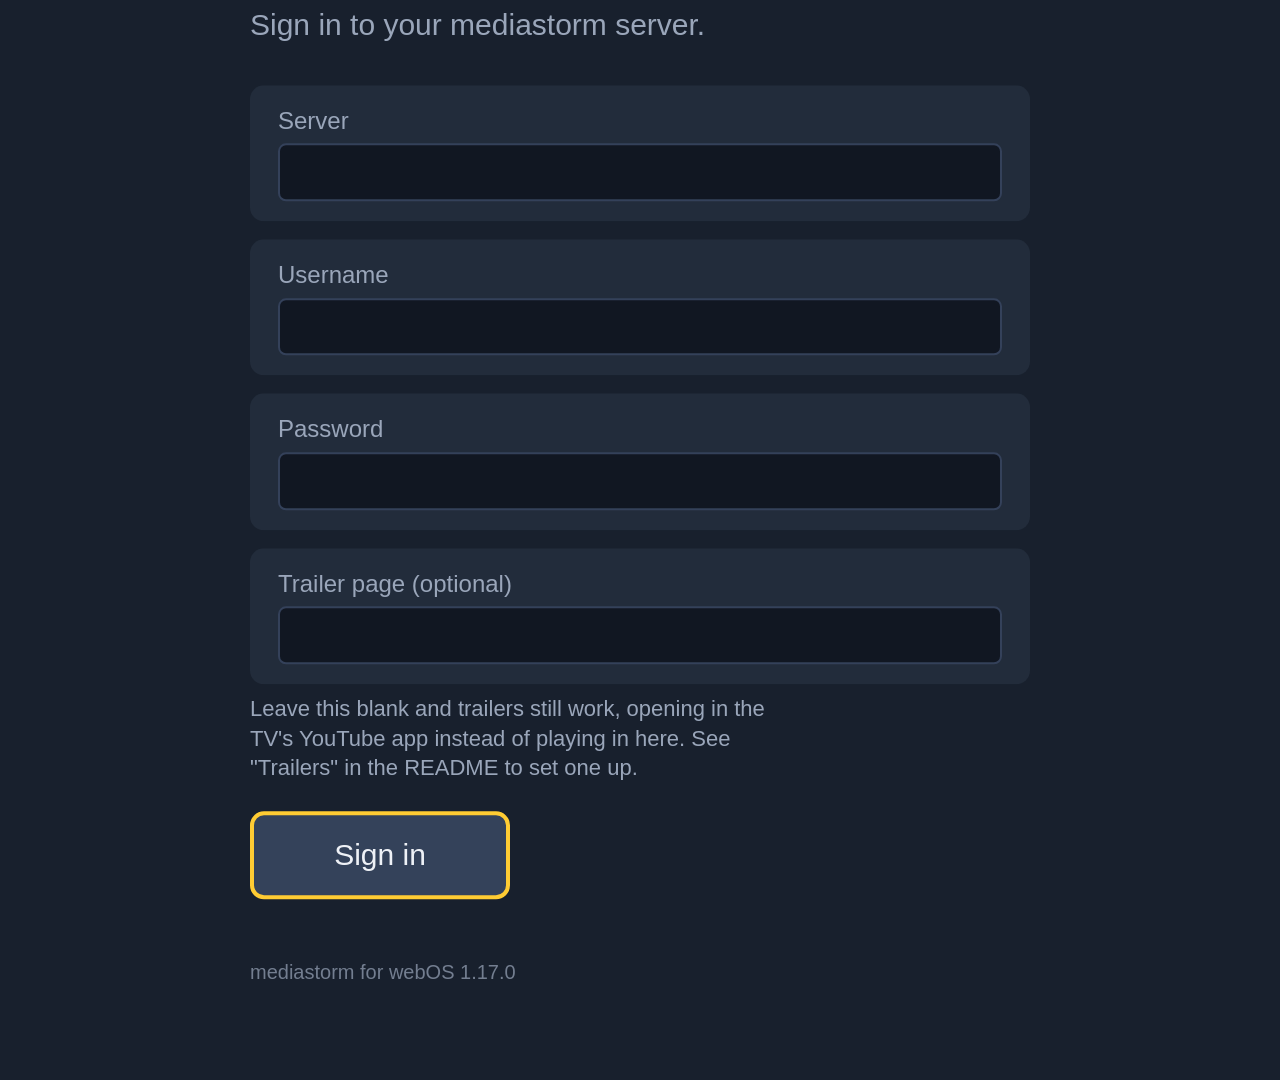
==== commit 05234c82: "Refactor for modularity: extract CSS, dedupe modal/cache logic, group tunables Preserves 100% of exi" ====
--- a/index.html
+++ b/index.html
@@ -3,415 +3,7 @@
 <head>
 <meta charset="utf-8">
 <title>mediastorm</title>
-<style>
-  :root {
-    --night: #18202D;
-    --night-deep: #111722;
-    --panel: #222C3B;
-    --panel-up: #2B374A;
-    --line: #34415A;
-    --text: #EEF1F6;
-    --muted: #9AA6BA;
-    --bolt: #FFCC33;
-    --good: #7BD8A6;
-    --warn: #FFB454;
-    --bad: #FF7B72;
-    --pad: 96px;
-  }
-  /* The background takes a subtle tint from the focused title's backdrop.
-     The three channels are registered so the colour fades rather than jumps. */
-  @property --tr { syntax: '<number>'; inherits: true; initial-value: 24; }
-  @property --tg { syntax: '<number>'; inherits: true; initial-value: 32; }
-  @property --tb { syntax: '<number>'; inherits: true; initial-value: 45; }
-  :root { --tr: 24; --tg: 32; --tb: 45; --bg-rgb: var(--tr) var(--tg) var(--tb); --bg: rgb(var(--bg-rgb));
-    transition: --tr .6s ease, --tg .6s ease, --tb .6s ease; }
-  * { box-sizing: border-box; }
-  html, body {
-    margin: 0; width: 1920px; height: 1080px; overflow: hidden;
-    background: var(--bg); color: var(--text);
-    font-family: "LG Smart UI", "Museo Sans", "Helvetica Neue", Arial, sans-serif;
-    font-size: 30px; line-height: 1.35;
-  }
-  button { font: inherit; color: inherit; }
-  [data-focus] { outline: none; }
-  #view { position: absolute; inset: 0; }
-
-  /* ---------- shared controls ---------- */
-  .btn {
-    display: inline-block; min-width: 260px; padding: 20px 40px; margin: 0 20px 20px 0;
-    background: var(--panel); border: 4px solid transparent; border-radius: 14px; text-align: center;
-  }
-  .btn.primary { background: var(--panel-up); }
-  .btn.quiet { background: transparent; color: var(--muted); }
-  .btn:focus { border-color: var(--bolt); background: #34425A; color: var(--text); }
-  .field {
-    display: block; width: 100%; margin: 0 0 18px; padding: 16px 24px;
-    background: var(--panel); border: 4px solid transparent; border-radius: 14px;
-  }
-  .field span { display: block; color: var(--muted); font-size: 24px; }
-  .field input {
-    display: block; width: 100%; margin-top: 6px; padding: 8px 14px; font: inherit; font-size: 28px;
-    background: var(--night-deep); color: var(--text); border: 2px solid var(--line); border-radius: 8px;
-  }
-  .field:focus { border-color: var(--bolt); }
-  .field-hint { color: var(--muted); font-size: 22px; margin: -8px 0 28px; max-width: 46ch; }
-  .field input:focus { border-color: var(--bolt); outline: none; }
-  .error { color: var(--bad); margin-top: 20px; }
-  .lede { color: var(--muted); margin: 0 0 40px; }
-
-  /* ---------- sign in, PIN, messages ---------- */
-  .app-version { margin: 40px 0 0; font-size: 20px; color: var(--muted); opacity: .7; }
-  button.app-version { display: block; background: none; border: 4px solid transparent; border-radius: 8px;
-    padding: 6px 10px; margin-left: -10px; font: inherit; cursor: pointer; }
-  button.app-version:focus { opacity: 1; border-color: var(--bolt); color: var(--text); }
-  .center-panel { position: absolute; left: 50%; top: 50%; transform: translate(-50%, -50%); width: 780px; }
-  .center-panel.wide { width: 1500px; text-align: center; }
-  .center-panel h1 { font-size: 56px; font-weight: 600; margin: 0 0 16px; }
-  .wordmark { letter-spacing: -0.01em; }
-  .wordmark::after { content: ""; display: inline-block; width: 22px; height: 34px; margin-left: 14px;
-    background: var(--bolt); clip-path: polygon(58% 0, 10% 58%, 44% 58%, 30% 100%, 90% 38%, 55% 38%, 70% 0); }
-  .loading { position: absolute; left: var(--pad); bottom: 120px; color: var(--muted); font-size: 34px; }
-
-  /* ---------- profiles ---------- */
-  .profile-grid { display: flex; justify-content: center; flex-wrap: wrap; gap: 48px; margin: 60px 0 56px; }
-  .profile { background: none; border: 0; padding: 0; width: 220px; }
-  .profile .face {
-    width: 200px; height: 200px; margin: 0 auto; border-radius: 50%; overflow: hidden;
-    display: flex; align-items: center; justify-content: center; border: 6px solid transparent;
-    font-size: 84px; font-weight: 600; transition: transform .15s;
-  }
-  .profile .face img { width: 100%; height: 100%; object-fit: cover; }
-  .profile .name { margin-top: 18px; color: var(--muted); }
-  .profile .name small { font-size: 20px; color: var(--muted); border: 2px solid var(--line); border-radius: 6px; padding: 0 6px; margin-left: 6px; }
-  .profile:focus .face { border-color: var(--bolt); transform: scale(1.06); }
-  .profile:focus .name { color: var(--text); }
-
-  /* ---------- home ---------- */
-  #home { position: absolute; inset: 0; }
-  #hero { position: absolute; left: 0; top: 0; right: 0; height: 600px; }
-  .hero-art { position: absolute; left: 640px; top: 0; right: 0; bottom: 0; }
-  .hero-art img {
-    position: absolute; inset: 0; width: 100%; height: 100%; object-fit: cover; opacity: 0; transition: opacity .25s;
-  }
-  .hero-art img.on { opacity: 1; }
-  .hero-art::after {
-    content: ""; position: absolute; inset: 0;
-    background: linear-gradient(90deg, var(--bg) 0%, rgb(var(--bg-rgb) / .75) 22%, rgb(var(--bg-rgb) / 0) 55%),
-                linear-gradient(0deg, var(--bg) 0%, rgb(var(--bg-rgb) / 0) 45%);
-  }
-  .hero-text { position: absolute; left: var(--pad); top: 110px; width: 900px; }
-  .hero-text h1 { font-size: 68px; line-height: 1.05; font-weight: 600; margin: 0 0 14px;
-    display: -webkit-box; -webkit-box-orient: vertical; -webkit-line-clamp: 2; overflow: hidden; }
-  .meta { color: var(--muted); margin: 0 0 18px; white-space: pre; }
-  .overview { margin: 0; max-width: 46ch; color: #D5DBE5;
-    display: -webkit-box; -webkit-line-clamp: 3; -webkit-box-orient: vertical; overflow: hidden; }
-  #rows { position: absolute; left: 0; right: 0; top: 560px; bottom: 0; overflow: hidden; }
-  .rows-layer { will-change: transform; transition: transform .18s ease-out; }
-  .row { margin: 0 0 34px; }
-  .row h2 { font-size: 30px; font-weight: 600; margin: 0 0 14px var(--pad); color: var(--muted); display: flex; align-items: center; gap: 14px; }
-  .row-refresh { color: var(--muted); background: none; border: 3px solid transparent;
-    border-radius: 8px; padding: 6px; cursor: pointer; display: inline-flex; }
-  .row-refresh svg { width: 26px; height: 26px; }
-  .row-refresh:focus { color: var(--text); border-color: var(--bolt); }
-  .row-refresh.spinning { animation: row-refresh-spin 0.8s linear infinite; }
-  @keyframes row-refresh-spin { from { transform: rotate(0deg); } to { transform: rotate(360deg); } }
-  .row-track { display: flex; gap: 28px; overflow: hidden; padding: 8px var(--pad) 12px; scroll-behavior: smooth; }
-  .card {
-    position: relative; flex: none; padding: 0; overflow: hidden; border-radius: 12px;
-    background: var(--panel); border: 4px solid transparent;
-  }
-  .card.wide { width: 400px; height: 225px; }
-  .card.poster { width: 210px; height: 315px; }
-  .card.poster.see-all { display: flex; align-items: center; justify-content: center; text-align: center;
-    font-size: 24px; font-weight: 600; color: var(--muted); background: var(--panel); }
-  .card.poster.see-all:focus { color: var(--text); }
-  .card img { position: absolute; inset: 0; width: 100%; height: 100%; object-fit: cover; }
-  .card.media-fallback { background: linear-gradient(165deg, hsl(var(--hue) 38% 20%), hsl(calc(var(--hue) + 28) 42% 11%)); }
-  .card.media-fallback .media-icon { position: absolute; left: 50%; top: 40%; width: 56px; height: 56px;
-    transform: translate(-50%, -50%); color: rgba(255,255,255,.3); }
-  .card.media-fallback .card-label { font-size: 22px; line-height: 1.3; }
-  .card-fallback { position: absolute; inset: 0; display: flex; align-items: center; justify-content: center;
-    padding: 18px; text-align: center; font-size: 24px; color: var(--muted); z-index: 0; }
-  .card-fallback b { font-weight: inherit; display: -webkit-box; -webkit-box-orient: vertical; -webkit-line-clamp: 6;
-    overflow: hidden; }
-  .card img { z-index: 1; }
-  .card-label { position: absolute; left: 0; right: 0; bottom: 0; z-index: 2; padding: 34px 18px 16px; text-align: left;
-    font-size: 24px; background: linear-gradient(transparent, rgba(0,0,0,.85)); }
-  .card-label em { font-style: normal; color: var(--muted); margin-left: 10px; }
-  .card .bar { position: absolute; left: 0; right: 0; bottom: 0; height: 6px; background: rgba(255,255,255,.18); z-index: 3; }
-  .card .bar b { display: block; height: 100%; background: var(--bolt); }
-  .card:focus { border-color: var(--bolt); transform: scale(1.05); }
-  .empty { margin: 40px var(--pad); color: var(--muted); max-width: 40ch; }
-
-  /* ---------- title page ---------- */
-  .title-art { position: absolute; inset: 0; }
-  .title-art img { position: absolute; inset: 0; width: 100%; height: 100%; object-fit: cover; }
-  .title-art::after { content: ""; position: absolute; inset: 0;
-    background: linear-gradient(90deg, var(--bg) 0%, rgb(var(--bg-rgb) / .88) 35%, rgb(var(--bg-rgb) / .2) 75%),
-                linear-gradient(0deg, var(--bg) 0%, rgb(var(--bg-rgb) / 0) 40%); }
-  .title-body { position: absolute; left: var(--pad); top: 200px; width: 980px; }
-  .title-body h1 { font-size: 80px; line-height: 1.04; font-weight: 600; margin: 0 0 18px;
-    display: -webkit-box; -webkit-box-orient: vertical; -webkit-line-clamp: 4; overflow: hidden; }
-  .title-body .overview { -webkit-line-clamp: 6; margin-bottom: 48px; }
-
-
-  /* ---------- home bar ---------- */
-  .home-bar { position: absolute; right: var(--pad); top: 56px; display: flex; gap: 16px; z-index: 2; }
-  .btn.pill { min-width: 0; padding: 12px 30px; margin: 0; border-radius: 40px; font-size: 26px; background: rgba(34,44,59,.85); }
-  .btn.pill.quiet { color: var(--muted); }
-  .btn.pill:focus { color: var(--text); }
-  .muted { color: var(--muted); }
-
-  /* ---------- series pages ---------- */
-  .title-body.compact { top: 110px; }
-  .title-body.compact h1 { font-size: 68px; }
-  .title-body.compact .overview { -webkit-line-clamp: 3; margin-bottom: 32px; }
-  .series-browse { position: absolute; left: 0; right: 0; top: 590px; bottom: 0; }
-  .row-track.seasons { gap: 16px; padding-top: 4px; padding-bottom: 8px; align-items: center; min-height: 76px; }
-  .tab { flex: none; padding: 12px 28px; border-radius: 40px; background: transparent; border: 4px solid transparent;
-    color: var(--muted); font-size: 26px; }
-  .tab.current { color: var(--text); background: var(--panel); }
-  .tab:focus { border-color: var(--bolt); color: var(--text); }
-  .row-track.episodes { padding-top: 10px; }
-  .card.ep { width: 384px; height: 216px; }
-  .card-label .num { font-style: normal; color: var(--bolt); margin: 0 12px 0 0; }
-  .seen { position: absolute; top: 12px; right: 12px; z-index: 3; font-style: normal; font-size: 20px; padding: 2px 12px;
-    border-radius: 20px; background: rgba(17,23,34,.85); color: var(--muted); }
-  .ep-overview { margin: 14px var(--pad) 0; max-width: 72ch; color: #D5DBE5; font-size: 26px;
-    display: -webkit-box; -webkit-line-clamp: 3; -webkit-box-orient: vertical; overflow: hidden; }
-
-
-  /* ---------- release picker ---------- */
-  .picker { position: absolute; inset: 0; padding: 80px var(--pad) 0; display: flex; flex-direction: column; }
-  .picker h1 { font-size: 56px; font-weight: 600; margin: 0 0 8px; }
-  .picker h1 span { color: var(--muted); font-weight: 400; margin-left: 24px; font-size: 40px; }
-  .picker .lede { margin-bottom: 28px; }
-  .picker-list { flex: 1; overflow: hidden; padding: 6px; margin: -6px; padding-bottom: 60px; }
-  .release { display: block; width: 100%; text-align: left; margin: 0 0 14px; padding: 18px 28px;
-    background: var(--panel); border: 4px solid transparent; border-radius: 14px; }
-  .release:focus { border-color: var(--bolt); background: var(--panel-up); }
-  .release .tags { display: flex; flex-wrap: wrap; gap: 12px; }
-  .release .tags b { font-weight: 600; font-size: 28px; padding: 2px 14px; border-radius: 8px; background: rgba(255,255,255,.08); }
-  .release .meta-tags { display: flex; flex-wrap: wrap; gap: 6px 22px; margin-top: 10px; color: #D5DBE5; font-size: 24px; }
-  .release .meta-tags i { font-style: normal; }
-  .release .meta-tags i:first-child { color: var(--bolt); }
-  .release .why { display: block; margin-top: 8px; color: var(--warn); font-size: 22px; }
-  .release .name { display: block; margin-top: 8px; color: var(--muted); font-size: 20px;
-    white-space: nowrap; overflow: hidden; text-overflow: ellipsis; }
-  .release.filtered { opacity: .62; }
-  .release.filtered:focus { opacity: 1; }
-
-  /* ---------- search ---------- */
-  .search { position: absolute; inset: 0; display: flex; gap: 64px; padding: 96px var(--pad) 0; }
-  .search-left { flex: none; width: 620px; }
-  .search-query { font-size: 48px; font-weight: 600; min-height: 72px; margin-bottom: 36px; padding-bottom: 12px;
-    border-bottom: 3px solid var(--line); white-space: nowrap; overflow: hidden; }
-  .search-query.long { font-size: 30px; line-height: 72px; }
-  .search-query.long .caret { height: 30px; vertical-align: -4px; }
-  .caret { display: inline-block; width: 4px; height: 44px; margin-left: 6px; vertical-align: -6px; background: var(--bolt);
-    animation: pulse 1.2s ease-in-out infinite; }
-  .keys { display: grid; grid-template-columns: repeat(6, 1fr); gap: 12px; }
-  .key { height: 76px; border-radius: 12px; background: var(--panel); border: 4px solid transparent; font-size: 30px; }
-  .key.wide { grid-column: span 2; font-size: 24px; }
-  .key:focus { border-color: var(--bolt); background: var(--panel-up); }
-  .key.half { grid-column: span 3; font-size: 26px; display: flex; align-items: center; justify-content: center; position: relative; }
-  .key.ai { color: var(--bolt); font-weight: 600; }
-  .key.voice.listening { color: var(--night); background: var(--bolt); font-weight: 600; }
-  /* The Speak key holds a real text field so LG's keyboard (and its microphone) can open on it. */
-  .key.voice input { position: absolute; inset: 0; width: 100%; height: 100%; opacity: 0.01; border: 0; padding: 0;
-    background: transparent; color: transparent; caret-color: transparent; }
-  .ai-tag { font-style: normal; font-size: 22px; font-weight: 600; color: var(--night); background: var(--bolt);
-    border-radius: 6px; padding: 2px 10px; margin-right: 16px; vertical-align: 8px; }
-  .suggest { width: 100%; }
-  .genres-page { position: absolute; left: var(--pad); right: var(--pad); top: 110px; }
-  .genres-page h1, .genre-page h1 { font-size: 56px; font-weight: 600; margin: 0 0 28px; }
-  .genre-page h1 .muted { font-size: 34px; font-weight: 400; }
-  .chip.genre { min-width: 200px; text-align: center; }
-  .genre-label { position: absolute; left: calc(var(--pad) + 150px); top: 40px; font-size: 30px; font-weight: 600; z-index: 3; }
-  .genre-label span { color: var(--muted); font-weight: 400; }
-  #hero.genre-hero { height: 520px; }
-  .genre-hero .hero-text { top: 120px; }
-  .genre-hero .hero-text h1 { font-size: 56px; }
-  .genre-page { position: absolute; left: var(--pad); right: 0; top: 480px; bottom: 0; }
-  .genre-grid { position: absolute; top: 0; left: 0; right: 0; bottom: 0; overflow: hidden; display: flex; flex-wrap: wrap;
-    align-content: flex-start; gap: 22px 20px; padding: 10px 6px 60px; scroll-padding: 24px 0; }
-  .genre-grid .card.poster { flex: none; }
-  .suggest h3 { font-size: 30px; font-weight: 600; color: var(--muted); margin: 0 0 20px; }
-  .chip { display: inline-block; margin: 0 16px 16px 0; padding: 16px 28px; border-radius: 40px; font-size: 26px;
-    background: var(--panel); border: 4px solid transparent; }
-  .chip.quiet { color: var(--muted); }
-  .chip .ai-mark { font-style: normal; color: var(--bolt); }
-  .chip:focus { border-color: var(--bolt); background: var(--panel-up); }
-  .asking::before { content: ""; display: inline-block; width: 16px; height: 16px; margin-right: 16px; border-radius: 50%;
-    background: var(--bolt); animation: pulse 1.2s ease-in-out infinite; vertical-align: middle; }
-  .search-right { flex: 1; display: flex; flex-direction: column; min-width: 0; }
-  .search-caption { margin: 18px 0 30px; min-height: 40px; font-size: 32px; color: var(--muted); }
-  .search-results { flex: 1; display: flex; flex-wrap: wrap; align-content: flex-start; gap: 28px; overflow: hidden;
-    padding: 8px; margin: -8px; }
-  .search-results .card.poster { width: 186px; height: 279px; }
-
-  /* ---------- preparing ---------- */
-  #prep { position: fixed; inset: 0; background: var(--night); display: none; z-index: 20; }
-  #prep.on { display: block; }
-  #prep-title { position: absolute; left: var(--pad); top: 380px; font-size: 60px; font-weight: 600; }
-  #prep-status { position: absolute; left: var(--pad); top: 480px; color: var(--muted); font-size: 34px; }
-  #prep-status::before { content: ""; display: inline-block; width: 18px; height: 18px; margin-right: 18px; border-radius: 50%;
-    background: var(--bolt); animation: pulse 1.2s ease-in-out infinite; vertical-align: middle; }
-  #prep-hint { position: absolute; left: var(--pad); bottom: 90px; color: var(--muted); font-size: 24px; }
-  @keyframes pulse { 0%, 100% { opacity: .25; } 50% { opacity: 1; } }
-
-  /* ---------- player ---------- */
-  #player { position: fixed; inset: 0; background: #000; display: none; z-index: 30; }
-  #player.on { display: block; }
-  #player video { width: 100%; height: 100%; }
-  #osd { position: absolute; left: 0; right: 0; bottom: 0; padding: 60px var(--pad) 64px;
-    background: linear-gradient(transparent, rgba(0,0,0,.88)); transition: opacity .3s; }
-  #osd.hide { opacity: 0; }
-  #osd-title { font-size: 44px; font-weight: 600; }
-  #osd-sub { color: #D5DBE5; font-size: 28px; margin-top: 4px; white-space: pre; }
-  #osd-release { color: var(--muted); font-size: 20px; margin-top: 6px; white-space: nowrap; overflow: hidden; text-overflow: ellipsis; }
-  .osd-bar { position: relative; height: 8px; background: rgba(255,255,255,.2); border-radius: 4px; margin-top: 24px; }
-  #osd-scrub { position: absolute; top: -12px; bottom: -12px; width: 8px; margin-left: -4px; border-radius: 4px;
-    background: #fff; box-shadow: 0 0 0 3px rgba(0,0,0,.35); display: none; }
-  #osd-scrub.on { display: block; }
-  #osd-time.scrub { color: #fff; }
-  .osd-bar i { display: block; height: 100%; width: 0; background: var(--bolt); border-radius: 4px; }
-  #osd-audio { color: #D5DBE5; font-size: 24px; margin-top: 6px; }
-  #osd-source { color: #D5DBE5; font-size: 24px; margin-top: 4px; }
-  .osd-foot { display: flex; justify-content: space-between; color: var(--muted); font-size: 24px; margin-top: 12px; }
-  #audio-menu { position: absolute; top: 0; right: 0; bottom: 0; width: 760px; padding: 64px 64px 48px;
-    background: rgba(17,23,34,.94); display: none; z-index: 5; }
-  #audio-menu.on { display: block; }
-  #audio-list { height: 100%; overflow: hidden; }
-  #audio-list h3 { font-size: 34px; font-weight: 600; margin: 28px 0 18px; }
-  #audio-list h3:first-child { margin-top: 0; }
-  .menu-note { color: var(--muted); font-size: 22px; margin: 4px 0 12px 24px; }
-  #subs { position: absolute; left: 10%; right: 10%; bottom: 110px; text-align: center; pointer-events: none;
-    transition: bottom .2s; z-index: 2; }
-  #osd:not(.hide) ~ #subs { bottom: 340px; }
-  #subs span { display: inline-block; padding: 4px 18px; border-radius: 8px; background: rgba(0,0,0,.45);
-    font-size: 46px; line-height: 1.25; color: #fff; font-weight: 500;
-    text-shadow: 0 0 4px #000, 0 0 2px #000, 2px 2px 3px #000; }
-  .audio-row { position: relative; padding: 18px 24px 18px 56px; margin-bottom: 12px; border-radius: 12px; border: 4px solid transparent; }
-  .audio-row span { display: block; font-size: 30px; }
-  .audio-row small { display: block; color: var(--muted); font-size: 24px; margin-top: 2px; }
-  .audio-row b { position: absolute; left: 22px; top: 50%; width: 14px; height: 14px; margin-top: -7px; border-radius: 50%; }
-  .audio-row.current b { background: var(--bolt); }
-  .audio-row.focus { border-color: var(--bolt); background: var(--panel-up); }
-  #osd-note { position: absolute; left: var(--pad); top: 72px; max-width: 1100px; padding: 18px 28px; border-radius: 12px;
-    background: rgba(17,23,34,.92); border-left: 8px solid var(--warn); font-size: 26px; display: none; }
-  #osd-note.on { display: block; }
-  #spinner { position: absolute; right: var(--pad); top: 80px; width: 26px; height: 26px; border-radius: 50%;
-    background: var(--bolt); animation: pulse 1.2s ease-in-out infinite; display: none; }
-  #spinner.on { display: block; }
-  #skip-btn { position: absolute; right: var(--pad); bottom: 120px; display: none; z-index: 4; padding: 18px 34px; font-size: 28px; font-weight: 600;
-    background: rgba(17,23,34,.88); color: var(--text); border: 4px solid var(--bolt); border-radius: 12px; }
-  #skip-btn.on { display: block; }
-  #upnext { position: absolute; right: var(--pad); bottom: 96px; width: 760px; padding: 36px 44px; border-radius: 16px;
-    background: rgba(17,23,34,.94); border-left: 8px solid var(--bolt); display: none; z-index: 6; }
-  #upnext.on { display: block; }
-  #upnext-label { color: var(--muted); font-size: 26px; }
-  #upnext-ep { font-size: 40px; font-weight: 600; margin-top: 6px; white-space: nowrap; overflow: hidden; text-overflow: ellipsis; }
-  #upnext-count { font-size: 30px; margin-top: 14px; color: #D5DBE5; }
-  #upnext-hint { color: var(--muted); font-size: 24px; margin-top: 18px; }
-
-  /* ---------- toast ---------- */
-  /* Cast and collection rows sit below the fold on film and series pages; the
-     page slides up when the remote moves down into them. */
-  .screen-title > .go-home, .screen-title > .title-art, .screen-title > .title-body, .screen-title > .series-browse, .screen-title > .title-extras {
-    transition: transform .22s ease-out; will-change: transform; }
-  #view.extras-on > * { transform: translateY(-600px); }
-  /* The buttons under a title stay on one line; long labels are shortened. */
-  .title-body .actions { white-space: nowrap; width: max-content; max-width: calc(1920px - 2 * var(--pad)); }
-  .title-body .actions .btn { max-width: 520px; overflow: hidden; text-overflow: ellipsis; vertical-align: top; }
-  #confirm p { max-width: 900px; line-height: 1.45; }
-  .meta-row { display: flex; align-items: center; gap: 28px; margin: 0 0 18px; white-space: nowrap; width: max-content; max-width: calc(1920px - 2 * var(--pad)); overflow: hidden; }
-  .meta-row .meta { margin: 0; }
-  .watched-tag { color: var(--good); font-weight: 600; font-size: 26px; }
-  .card.poster i.seen { top: 8px; right: 8px; padding: 0 10px; font-size: 20px; color: var(--good); }
-  .ratings { display: flex; align-items: center; gap: 22px; color: var(--text); font-size: 26px; }
-  .ratings .rating { display: inline-flex; align-items: center; gap: 8px; }
-  .ratings .rating img { height: 28px; width: auto; }
-  .ratings .rating-extra { color: var(--muted); display: inline-flex; align-items: center; gap: 12px; }
-  .ratings .rating-extra i { font-style: normal; opacity: .6; }
-  .ratings .cert { border: 2px solid var(--muted); border-radius: 6px; padding: 0 8px; font-size: 21px; line-height: 1.3; color: var(--text); }
-  .go-home { position: absolute; left: var(--pad); top: 30px; z-index: 3; }
-  .title-extras { position: absolute; left: 0; right: 0; top: 1100px; height: 560px; overflow: hidden; }
-  .title-extras.film { top: 640px; bottom: 0; height: auto; }
-  .title-body.film { top: 140px; }
-  .title-body.film .overview { -webkit-line-clamp: 4; margin-bottom: 40px; }
-  .title-body.film.tight { top: 110px; }
-  .title-body.film.tight h1 { font-size: 56px; margin-bottom: 10px; }
-  .title-body.film.tight .overview { -webkit-line-clamp: 2; margin-bottom: 32px; }
-  .card.person { width: 180px; height: 250px; }
-  .card.person .card-label { padding: 28px 12px 10px; font-size: 20px; line-height: 1.2; }
-  .card.person .card-label em { display: block; margin: 2px 0 0; font-size: 17px; white-space: nowrap; overflow: hidden; text-overflow: ellipsis; }
-  /* A person's page */
-  .person-head { position: absolute; left: var(--pad); top: 110px; right: var(--pad); display: flex; gap: 48px; }
-  .person-photo { width: 240px; height: 340px; border-radius: 14px; background: var(--panel); overflow: hidden; flex: none; position: relative; }
-  .person-photo img { width: 100%; height: 100%; object-fit: cover; }
-  .person-head h1 { font-size: 64px; font-weight: 600; margin: 10px 0 10px; }
-  .person-head .bio { color: #D5DBE5; font-size: 24px; line-height: 1.45; max-width: 75ch;
-    display: -webkit-box; -webkit-line-clamp: 6; -webkit-box-orient: vertical; overflow: hidden; }
-  #person-rows { position: absolute; left: 0; right: 0; top: 500px; bottom: 0; overflow: hidden; }
-  /* Cast while paused */
-  #cast-strip { position: absolute; left: 0; right: 0; top: 0; padding: 48px 0 40px; display: none; z-index: 5;
-    background: linear-gradient(rgba(10,14,22,.95), rgba(10,14,22,.85) 75%, rgba(10,14,22,0)); }
-  #cast-strip.on { display: block; }
-  #cast-strip h3 { font-size: 30px; font-weight: 600; margin: 0 0 14px var(--pad); color: var(--muted); }
-  #cast-strip .row-track { overflow: hidden; }
-  #cast-strip .card.sel { border-color: var(--bolt); transform: scale(1.05); }
-  .more-tag { display: block; width: fit-content; margin: -36px 0 28px; padding: 4px 18px; border-radius: 20px; font-size: 22px;
-    background: rgba(34,44,59,.85); color: var(--muted); border: 3px solid transparent; }
-  .more-tag:focus { color: var(--text); border-color: var(--bolt); }
-  .title-body.compact .more-tag { margin: -26px 0 12px; }
-  .card.ep.unaired img { opacity: .45; }
-  .card.ep.unaired .card-label { color: var(--muted); }
-  .ep-overview + .more-tag { margin: 6px var(--pad) 0; }
-  #confirm.textbox .box { width: 1200px; max-width: none; }
-  .textbox-body { font-size: 28px; line-height: 1.5; color: #D5DBE5; max-height: 600px; overflow: hidden; margin: 0 0 32px; white-space: pre-wrap; }
-  .textbox-hint { align-self: center; font-size: 22px; }
-  .extras-hint { position: absolute; right: var(--pad); bottom: 22px; font-size: 22px; color: var(--muted);
-    background: rgba(17,23,34,.8); padding: 6px 18px; border-radius: 20px; transition: opacity .2s; pointer-events: none; }
-  #view.extras-on .extras-hint { opacity: 0; }
-  .btn.wl-btn.on { color: var(--good); }
-  .btn.more-btn { min-width: 0; padding-left: 30px; padding-right: 30px; font-weight: 600; }
-  #trailer { position: fixed; inset: 0; z-index: 60; background: #000; }
-  #trailer iframe { position: absolute; inset: 0; width: 100%; height: 100%; border: 0; }
-  .trailer-keep { position: absolute; width: 1px; height: 1px; opacity: 0; }
-  .trailer-hint { position: absolute; left: var(--pad); bottom: 36px; font-size: 22px; color: var(--muted);
-    background: rgba(0,0,0,.6); padding: 6px 16px; border-radius: 16px; pointer-events: none; animation: fadeHint 1s 5s forwards; }
-  @keyframes fadeHint { to { opacity: 0; } }
-  .release .why.good { color: var(--good); }
-  .about-name { font-size: 22px; word-break: break-all; color: var(--text); margin: 0 0 6px; }
-  .about-line { font-size: 22px; color: #D5DBE5; margin: 6px 0; }
-  .score-row { display: grid; grid-template-columns: 34% 1fr 28px; gap: 12px; align-items: baseline; padding: 6px 0; border-bottom: 1px solid var(--line); font-size: 21px; }
-  .score-row small { color: var(--muted); font-size: 19px; }
-  .score-row b { text-align: right; }
-  .score-row.up b { color: var(--good); }
-  .score-row.down b { color: var(--bad); }
-  .score-row.neutral { opacity: .5; }
-  #confirm { position: fixed; inset: 0; z-index: 45; background: rgba(10, 14, 22, .78); display: flex; align-items: center; justify-content: center; }
-  #confirm .box { background: var(--panel); border: 2px solid var(--line); border-radius: 18px; padding: 48px 56px; max-width: 1000px; }
-  #confirm h2 { font-size: 40px; font-weight: 600; margin: 0 0 12px; }
-  #confirm p { color: var(--muted); font-size: 26px; margin: 0 0 36px; }
-  #confirm .actions { display: flex; gap: 20px; }
-  .card.holding { transition: transform 0.7s linear; transform: scale(0.94); }
-  #screensaver { position: fixed; inset: 0; z-index: 70; background: #000; overflow: hidden; }
-  .ss-pic { position: absolute; inset: 0; background-size: cover; background-position: center; opacity: 0; z-index: 1; }
-  #toast { position: fixed; left: 50%; bottom: 60px; transform: translateX(-50%); z-index: 50; max-width: 1400px;
-    padding: 20px 32px; border-radius: 14px; background: var(--panel-up); border-left: 8px solid var(--bolt);
-    font-size: 26px; display: none; }
-  #toast.on { display: block; }
-  #toast.warn { border-left-color: var(--warn); }
-
-  /* While an arrow key is held, nothing animates. */
-  .fast *, .fast *::before, .fast *::after { transition: none !important; scroll-behavior: auto !important; }
-
-  @media (prefers-reduced-motion: reduce) {
-    *, *::before, *::after { transition: none !important; animation: none !important; }
-  }
-</style>
+<link rel="stylesheet" href="styles.css">
 </head>
 <body>
 <div id="view"></div>
--- a/styles.css
+++ b/styles.css
@@ -0,0 +1,407 @@
+  :root {
+    --night: #18202D;
+    --night-deep: #111722;
+    --panel: #222C3B;
+    --panel-up: #2B374A;
+    --line: #34415A;
+    --text: #EEF1F6;
+    --muted: #9AA6BA;
+    --bolt: #FFCC33;
+    --good: #7BD8A6;
+    --warn: #FFB454;
+    --bad: #FF7B72;
+    --pad: 96px;
+  }
+  /* The background takes a subtle tint from the focused title's backdrop.
+     The three channels are registered so the colour fades rather than jumps. */
+  @property --tr { syntax: '<number>'; inherits: true; initial-value: 24; }
+  @property --tg { syntax: '<number>'; inherits: true; initial-value: 32; }
+  @property --tb { syntax: '<number>'; inherits: true; initial-value: 45; }
+  :root { --tr: 24; --tg: 32; --tb: 45; --bg-rgb: var(--tr) var(--tg) var(--tb); --bg: rgb(var(--bg-rgb));
+    transition: --tr .6s ease, --tg .6s ease, --tb .6s ease; }
+  * { box-sizing: border-box; }
+  html, body {
+    margin: 0; width: 1920px; height: 1080px; overflow: hidden;
+    background: var(--bg); color: var(--text);
+    font-family: "LG Smart UI", "Museo Sans", "Helvetica Neue", Arial, sans-serif;
+    font-size: 30px; line-height: 1.35;
+  }
+  button { font: inherit; color: inherit; }
+  [data-focus] { outline: none; }
+  #view { position: absolute; inset: 0; }
+
+  /* ---------- shared controls ---------- */
+  .btn {
+    display: inline-block; min-width: 260px; padding: 20px 40px; margin: 0 20px 20px 0;
+    background: var(--panel); border: 4px solid transparent; border-radius: 14px; text-align: center;
+  }
+  .btn.primary { background: var(--panel-up); }
+  .btn.quiet { background: transparent; color: var(--muted); }
+  .btn:focus { border-color: var(--bolt); background: #34425A; color: var(--text); }
+  .field {
+    display: block; width: 100%; margin: 0 0 18px; padding: 16px 24px;
+    background: var(--panel); border: 4px solid transparent; border-radius: 14px;
+  }
+  .field span { display: block; color: var(--muted); font-size: 24px; }
+  .field input {
+    display: block; width: 100%; margin-top: 6px; padding: 8px 14px; font: inherit; font-size: 28px;
+    background: var(--night-deep); color: var(--text); border: 2px solid var(--line); border-radius: 8px;
+  }
+  .field:focus { border-color: var(--bolt); }
+  .field-hint { color: var(--muted); font-size: 22px; margin: -8px 0 28px; max-width: 46ch; }
+  .field input:focus { border-color: var(--bolt); outline: none; }
+  .error { color: var(--bad); margin-top: 20px; }
+  .lede { color: var(--muted); margin: 0 0 40px; }
+
+  /* ---------- sign in, PIN, messages ---------- */
+  .app-version { margin: 40px 0 0; font-size: 20px; color: var(--muted); opacity: .7; }
+  button.app-version { display: block; background: none; border: 4px solid transparent; border-radius: 8px;
+    padding: 6px 10px; margin-left: -10px; font: inherit; cursor: pointer; }
+  button.app-version:focus { opacity: 1; border-color: var(--bolt); color: var(--text); }
+  .center-panel { position: absolute; left: 50%; top: 50%; transform: translate(-50%, -50%); width: 780px; }
+  .center-panel.wide { width: 1500px; text-align: center; }
+  .center-panel h1 { font-size: 56px; font-weight: 600; margin: 0 0 16px; }
+  .wordmark { letter-spacing: -0.01em; }
+  .wordmark::after { content: ""; display: inline-block; width: 22px; height: 34px; margin-left: 14px;
+    background: var(--bolt); clip-path: polygon(58% 0, 10% 58%, 44% 58%, 30% 100%, 90% 38%, 55% 38%, 70% 0); }
+  .loading { position: absolute; left: var(--pad); bottom: 120px; color: var(--muted); font-size: 34px; }
+
+  /* ---------- profiles ---------- */
+  .profile-grid { display: flex; justify-content: center; flex-wrap: wrap; gap: 48px; margin: 60px 0 56px; }
+  .profile { background: none; border: 0; padding: 0; width: 220px; }
+  .profile .face {
+    width: 200px; height: 200px; margin: 0 auto; border-radius: 50%; overflow: hidden;
+    display: flex; align-items: center; justify-content: center; border: 6px solid transparent;
+    font-size: 84px; font-weight: 600; transition: transform .15s;
+  }
+  .profile .face img { width: 100%; height: 100%; object-fit: cover; }
+  .profile .name { margin-top: 18px; color: var(--muted); }
+  .profile .name small { font-size: 20px; color: var(--muted); border: 2px solid var(--line); border-radius: 6px; padding: 0 6px; margin-left: 6px; }
+  .profile:focus .face { border-color: var(--bolt); transform: scale(1.06); }
+  .profile:focus .name { color: var(--text); }
+
+  /* ---------- home ---------- */
+  #home { position: absolute; inset: 0; }
+  #hero { position: absolute; left: 0; top: 0; right: 0; height: 600px; }
+  .hero-art { position: absolute; left: 640px; top: 0; right: 0; bottom: 0; }
+  .hero-art img {
+    position: absolute; inset: 0; width: 100%; height: 100%; object-fit: cover; opacity: 0; transition: opacity .25s;
+  }
+  .hero-art img.on { opacity: 1; }
+  .hero-art::after {
+    content: ""; position: absolute; inset: 0;
+    background: linear-gradient(90deg, var(--bg) 0%, rgb(var(--bg-rgb) / .75) 22%, rgb(var(--bg-rgb) / 0) 55%),
+                linear-gradient(0deg, var(--bg) 0%, rgb(var(--bg-rgb) / 0) 45%);
+  }
+  .hero-text { position: absolute; left: var(--pad); top: 110px; width: 900px; }
+  .hero-text h1 { font-size: 68px; line-height: 1.05; font-weight: 600; margin: 0 0 14px;
+    display: -webkit-box; -webkit-box-orient: vertical; -webkit-line-clamp: 2; overflow: hidden; }
+  .meta { color: var(--muted); margin: 0 0 18px; white-space: pre; }
+  .overview { margin: 0; max-width: 46ch; color: #D5DBE5;
+    display: -webkit-box; -webkit-line-clamp: 3; -webkit-box-orient: vertical; overflow: hidden; }
+  #rows { position: absolute; left: 0; right: 0; top: 560px; bottom: 0; overflow: hidden; }
+  .rows-layer { will-change: transform; transition: transform .18s ease-out; }
+  .row { margin: 0 0 34px; }
+  .row h2 { font-size: 30px; font-weight: 600; margin: 0 0 14px var(--pad); color: var(--muted); display: flex; align-items: center; gap: 14px; }
+  .row-refresh { color: var(--muted); background: none; border: 3px solid transparent;
+    border-radius: 8px; padding: 6px; cursor: pointer; display: inline-flex; }
+  .row-refresh svg { width: 26px; height: 26px; }
+  .row-refresh:focus { color: var(--text); border-color: var(--bolt); }
+  .row-refresh.spinning { animation: row-refresh-spin 0.8s linear infinite; }
+  @keyframes row-refresh-spin { from { transform: rotate(0deg); } to { transform: rotate(360deg); } }
+  .row-track { display: flex; gap: 28px; overflow: hidden; padding: 8px var(--pad) 12px; scroll-behavior: smooth; }
+  .card {
+    position: relative; flex: none; padding: 0; overflow: hidden; border-radius: 12px;
+    background: var(--panel); border: 4px solid transparent;
+  }
+  .card.wide { width: 400px; height: 225px; }
+  .card.poster { width: 210px; height: 315px; }
+  .card.poster.see-all { display: flex; align-items: center; justify-content: center; text-align: center;
+    font-size: 24px; font-weight: 600; color: var(--muted); background: var(--panel); }
+  .card.poster.see-all:focus { color: var(--text); }
+  .card img { position: absolute; inset: 0; width: 100%; height: 100%; object-fit: cover; }
+  .card.media-fallback { background: linear-gradient(165deg, hsl(var(--hue) 38% 20%), hsl(calc(var(--hue) + 28) 42% 11%)); }
+  .card.media-fallback .media-icon { position: absolute; left: 50%; top: 40%; width: 56px; height: 56px;
+    transform: translate(-50%, -50%); color: rgba(255,255,255,.3); }
+  .card.media-fallback .card-label { font-size: 22px; line-height: 1.3; }
+  .card-fallback { position: absolute; inset: 0; display: flex; align-items: center; justify-content: center;
+    padding: 18px; text-align: center; font-size: 24px; color: var(--muted); z-index: 0; }
+  .card-fallback b { font-weight: inherit; display: -webkit-box; -webkit-box-orient: vertical; -webkit-line-clamp: 6;
+    overflow: hidden; }
+  .card img { z-index: 1; }
+  .card-label { position: absolute; left: 0; right: 0; bottom: 0; z-index: 2; padding: 34px 18px 16px; text-align: left;
+    font-size: 24px; background: linear-gradient(transparent, rgba(0,0,0,.85)); }
+  .card-label em { font-style: normal; color: var(--muted); margin-left: 10px; }
+  .card .bar { position: absolute; left: 0; right: 0; bottom: 0; height: 6px; background: rgba(255,255,255,.18); z-index: 3; }
+  .card .bar b { display: block; height: 100%; background: var(--bolt); }
+  .card:focus { border-color: var(--bolt); transform: scale(1.05); }
+  .empty { margin: 40px var(--pad); color: var(--muted); max-width: 40ch; }
+
+  /* ---------- title page ---------- */
+  .title-art { position: absolute; inset: 0; }
+  .title-art img { position: absolute; inset: 0; width: 100%; height: 100%; object-fit: cover; }
+  .title-art::after { content: ""; position: absolute; inset: 0;
+    background: linear-gradient(90deg, var(--bg) 0%, rgb(var(--bg-rgb) / .88) 35%, rgb(var(--bg-rgb) / .2) 75%),
+                linear-gradient(0deg, var(--bg) 0%, rgb(var(--bg-rgb) / 0) 40%); }
+  .title-body { position: absolute; left: var(--pad); top: 200px; width: 980px; }
+  .title-body h1 { font-size: 80px; line-height: 1.04; font-weight: 600; margin: 0 0 18px;
+    display: -webkit-box; -webkit-box-orient: vertical; -webkit-line-clamp: 4; overflow: hidden; }
+  .title-body .overview { -webkit-line-clamp: 6; margin-bottom: 48px; }
+
+
+  /* ---------- home bar ---------- */
+  .home-bar { position: absolute; right: var(--pad); top: 56px; display: flex; gap: 16px; z-index: 2; }
+  .btn.pill { min-width: 0; padding: 12px 30px; margin: 0; border-radius: 40px; font-size: 26px; background: rgba(34,44,59,.85); }
+  .btn.pill.quiet { color: var(--muted); }
+  .btn.pill:focus { color: var(--text); }
+  .muted { color: var(--muted); }
+
+  /* ---------- series pages ---------- */
+  .title-body.compact { top: 110px; }
+  .title-body.compact h1 { font-size: 68px; }
+  .title-body.compact .overview { -webkit-line-clamp: 3; margin-bottom: 32px; }
+  .series-browse { position: absolute; left: 0; right: 0; top: 590px; bottom: 0; }
+  .row-track.seasons { gap: 16px; padding-top: 4px; padding-bottom: 8px; align-items: center; min-height: 76px; }
+  .tab { flex: none; padding: 12px 28px; border-radius: 40px; background: transparent; border: 4px solid transparent;
+    color: var(--muted); font-size: 26px; }
+  .tab.current { color: var(--text); background: var(--panel); }
+  .tab:focus { border-color: var(--bolt); color: var(--text); }
+  .row-track.episodes { padding-top: 10px; }
+  .card.ep { width: 384px; height: 216px; }
+  .card-label .num { font-style: normal; color: var(--bolt); margin: 0 12px 0 0; }
+  .seen { position: absolute; top: 12px; right: 12px; z-index: 3; font-style: normal; font-size: 20px; padding: 2px 12px;
+    border-radius: 20px; background: rgba(17,23,34,.85); color: var(--muted); }
+  .ep-overview { margin: 14px var(--pad) 0; max-width: 72ch; color: #D5DBE5; font-size: 26px;
+    display: -webkit-box; -webkit-line-clamp: 3; -webkit-box-orient: vertical; overflow: hidden; }
+
+
+  /* ---------- release picker ---------- */
+  .picker { position: absolute; inset: 0; padding: 80px var(--pad) 0; display: flex; flex-direction: column; }
+  .picker h1 { font-size: 56px; font-weight: 600; margin: 0 0 8px; }
+  .picker h1 span { color: var(--muted); font-weight: 400; margin-left: 24px; font-size: 40px; }
+  .picker .lede { margin-bottom: 28px; }
+  .picker-list { flex: 1; overflow: hidden; padding: 6px; margin: -6px; padding-bottom: 60px; }
+  .release { display: block; width: 100%; text-align: left; margin: 0 0 14px; padding: 18px 28px;
+    background: var(--panel); border: 4px solid transparent; border-radius: 14px; }
+  .release:focus { border-color: var(--bolt); background: var(--panel-up); }
+  .release .tags { display: flex; flex-wrap: wrap; gap: 12px; }
+  .release .tags b { font-weight: 600; font-size: 28px; padding: 2px 14px; border-radius: 8px; background: rgba(255,255,255,.08); }
+  .release .meta-tags { display: flex; flex-wrap: wrap; gap: 6px 22px; margin-top: 10px; color: #D5DBE5; font-size: 24px; }
+  .release .meta-tags i { font-style: normal; }
+  .release .meta-tags i:first-child { color: var(--bolt); }
+  .release .why { display: block; margin-top: 8px; color: var(--warn); font-size: 22px; }
+  .release .name { display: block; margin-top: 8px; color: var(--muted); font-size: 20px;
+    white-space: nowrap; overflow: hidden; text-overflow: ellipsis; }
+  .release.filtered { opacity: .62; }
+  .release.filtered:focus { opacity: 1; }
+
+  /* ---------- search ---------- */
+  .search { position: absolute; inset: 0; display: flex; gap: 64px; padding: 96px var(--pad) 0; }
+  .search-left { flex: none; width: 620px; }
+  .search-query { font-size: 48px; font-weight: 600; min-height: 72px; margin-bottom: 36px; padding-bottom: 12px;
+    border-bottom: 3px solid var(--line); white-space: nowrap; overflow: hidden; }
+  .search-query.long { font-size: 30px; line-height: 72px; }
+  .search-query.long .caret { height: 30px; vertical-align: -4px; }
+  .caret { display: inline-block; width: 4px; height: 44px; margin-left: 6px; vertical-align: -6px; background: var(--bolt);
+    animation: pulse 1.2s ease-in-out infinite; }
+  .keys { display: grid; grid-template-columns: repeat(6, 1fr); gap: 12px; }
+  .key { height: 76px; border-radius: 12px; background: var(--panel); border: 4px solid transparent; font-size: 30px; }
+  .key.wide { grid-column: span 2; font-size: 24px; }
+  .key:focus { border-color: var(--bolt); background: var(--panel-up); }
+  .key.half { grid-column: span 3; font-size: 26px; display: flex; align-items: center; justify-content: center; position: relative; }
+  .key.ai { color: var(--bolt); font-weight: 600; }
+  .key.voice.listening { color: var(--night); background: var(--bolt); font-weight: 600; }
+  /* The Speak key holds a real text field so LG's keyboard (and its microphone) can open on it. */
+  .key.voice input { position: absolute; inset: 0; width: 100%; height: 100%; opacity: 0.01; border: 0; padding: 0;
+    background: transparent; color: transparent; caret-color: transparent; }
+  .ai-tag { font-style: normal; font-size: 22px; font-weight: 600; color: var(--night); background: var(--bolt);
+    border-radius: 6px; padding: 2px 10px; margin-right: 16px; vertical-align: 8px; }
+  .suggest { width: 100%; }
+  .genres-page { position: absolute; left: var(--pad); right: var(--pad); top: 110px; }
+  .genres-page h1, .genre-page h1 { font-size: 56px; font-weight: 600; margin: 0 0 28px; }
+  .genre-page h1 .muted { font-size: 34px; font-weight: 400; }
+  .chip.genre { min-width: 200px; text-align: center; }
+  .genre-label { position: absolute; left: calc(var(--pad) + 150px); top: 40px; font-size: 30px; font-weight: 600; z-index: 3; }
+  .genre-label span { color: var(--muted); font-weight: 400; }
+  #hero.genre-hero { height: 520px; }
+  .genre-hero .hero-text { top: 120px; }
+  .genre-hero .hero-text h1 { font-size: 56px; }
+  .genre-page { position: absolute; left: var(--pad); right: 0; top: 480px; bottom: 0; }
+  .genre-grid { position: absolute; top: 0; left: 0; right: 0; bottom: 0; overflow: hidden; display: flex; flex-wrap: wrap;
+    align-content: flex-start; gap: 22px 20px; padding: 10px 6px 60px; scroll-padding: 24px 0; }
+  .genre-grid .card.poster { flex: none; }
+  .suggest h3 { font-size: 30px; font-weight: 600; color: var(--muted); margin: 0 0 20px; }
+  .chip { display: inline-block; margin: 0 16px 16px 0; padding: 16px 28px; border-radius: 40px; font-size: 26px;
+    background: var(--panel); border: 4px solid transparent; }
+  .chip.quiet { color: var(--muted); }
+  .chip .ai-mark { font-style: normal; color: var(--bolt); }
+  .chip:focus { border-color: var(--bolt); background: var(--panel-up); }
+  .asking::before { content: ""; display: inline-block; width: 16px; height: 16px; margin-right: 16px; border-radius: 50%;
+    background: var(--bolt); animation: pulse 1.2s ease-in-out infinite; vertical-align: middle; }
+  .search-right { flex: 1; display: flex; flex-direction: column; min-width: 0; }
+  .search-caption { margin: 18px 0 30px; min-height: 40px; font-size: 32px; color: var(--muted); }
+  .search-results { flex: 1; display: flex; flex-wrap: wrap; align-content: flex-start; gap: 28px; overflow: hidden;
+    padding: 8px; margin: -8px; }
+  .search-results .card.poster { width: 186px; height: 279px; }
+
+  /* ---------- preparing ---------- */
+  #prep { position: fixed; inset: 0; background: var(--night); display: none; z-index: 20; }
+  #prep.on { display: block; }
+  #prep-title { position: absolute; left: var(--pad); top: 380px; font-size: 60px; font-weight: 600; }
+  #prep-status { position: absolute; left: var(--pad); top: 480px; color: var(--muted); font-size: 34px; }
+  #prep-status::before { content: ""; display: inline-block; width: 18px; height: 18px; margin-right: 18px; border-radius: 50%;
+    background: var(--bolt); animation: pulse 1.2s ease-in-out infinite; vertical-align: middle; }
+  #prep-hint { position: absolute; left: var(--pad); bottom: 90px; color: var(--muted); font-size: 24px; }
+  @keyframes pulse { 0%, 100% { opacity: .25; } 50% { opacity: 1; } }
+
+  /* ---------- player ---------- */
+  #player { position: fixed; inset: 0; background: #000; display: none; z-index: 30; }
+  #player.on { display: block; }
+  #player video { width: 100%; height: 100%; }
+  #osd { position: absolute; left: 0; right: 0; bottom: 0; padding: 60px var(--pad) 64px;
+    background: linear-gradient(transparent, rgba(0,0,0,.88)); transition: opacity .3s; }
+  #osd.hide { opacity: 0; }
+  #osd-title { font-size: 44px; font-weight: 600; }
+  #osd-sub { color: #D5DBE5; font-size: 28px; margin-top: 4px; white-space: pre; }
+  #osd-release { color: var(--muted); font-size: 20px; margin-top: 6px; white-space: nowrap; overflow: hidden; text-overflow: ellipsis; }
+  .osd-bar { position: relative; height: 8px; background: rgba(255,255,255,.2); border-radius: 4px; margin-top: 24px; }
+  #osd-scrub { position: absolute; top: -12px; bottom: -12px; width: 8px; margin-left: -4px; border-radius: 4px;
+    background: #fff; box-shadow: 0 0 0 3px rgba(0,0,0,.35); display: none; }
+  #osd-scrub.on { display: block; }
+  #osd-time.scrub { color: #fff; }
+  .osd-bar i { display: block; height: 100%; width: 0; background: var(--bolt); border-radius: 4px; }
+  #osd-audio { color: #D5DBE5; font-size: 24px; margin-top: 6px; }
+  #osd-source { color: #D5DBE5; font-size: 24px; margin-top: 4px; }
+  .osd-foot { display: flex; justify-content: space-between; color: var(--muted); font-size: 24px; margin-top: 12px; }
+  #audio-menu { position: absolute; top: 0; right: 0; bottom: 0; width: 760px; padding: 64px 64px 48px;
+    background: rgba(17,23,34,.94); display: none; z-index: 5; }
+  #audio-menu.on { display: block; }
+  #audio-list { height: 100%; overflow: hidden; }
+  #audio-list h3 { font-size: 34px; font-weight: 600; margin: 28px 0 18px; }
+  #audio-list h3:first-child { margin-top: 0; }
+  .menu-note { color: var(--muted); font-size: 22px; margin: 4px 0 12px 24px; }
+  #subs { position: absolute; left: 10%; right: 10%; bottom: 110px; text-align: center; pointer-events: none;
+    transition: bottom .2s; z-index: 2; }
+  #osd:not(.hide) ~ #subs { bottom: 340px; }
+  #subs span { display: inline-block; padding: 4px 18px; border-radius: 8px; background: rgba(0,0,0,.45);
+    font-size: 46px; line-height: 1.25; color: #fff; font-weight: 500;
+    text-shadow: 0 0 4px #000, 0 0 2px #000, 2px 2px 3px #000; }
+  .audio-row { position: relative; padding: 18px 24px 18px 56px; margin-bottom: 12px; border-radius: 12px; border: 4px solid transparent; }
+  .audio-row span { display: block; font-size: 30px; }
+  .audio-row small { display: block; color: var(--muted); font-size: 24px; margin-top: 2px; }
+  .audio-row b { position: absolute; left: 22px; top: 50%; width: 14px; height: 14px; margin-top: -7px; border-radius: 50%; }
+  .audio-row.current b { background: var(--bolt); }
+  .audio-row.focus { border-color: var(--bolt); background: var(--panel-up); }
+  #osd-note { position: absolute; left: var(--pad); top: 72px; max-width: 1100px; padding: 18px 28px; border-radius: 12px;
+    background: rgba(17,23,34,.92); border-left: 8px solid var(--warn); font-size: 26px; display: none; }
+  #osd-note.on { display: block; }
+  #spinner { position: absolute; right: var(--pad); top: 80px; width: 26px; height: 26px; border-radius: 50%;
+    background: var(--bolt); animation: pulse 1.2s ease-in-out infinite; display: none; }
+  #spinner.on { display: block; }
+  #skip-btn { position: absolute; right: var(--pad); bottom: 120px; display: none; z-index: 4; padding: 18px 34px; font-size: 28px; font-weight: 600;
+    background: rgba(17,23,34,.88); color: var(--text); border: 4px solid var(--bolt); border-radius: 12px; }
+  #skip-btn.on { display: block; }
+  #upnext { position: absolute; right: var(--pad); bottom: 96px; width: 760px; padding: 36px 44px; border-radius: 16px;
+    background: rgba(17,23,34,.94); border-left: 8px solid var(--bolt); display: none; z-index: 6; }
+  #upnext.on { display: block; }
+  #upnext-label { color: var(--muted); font-size: 26px; }
+  #upnext-ep { font-size: 40px; font-weight: 600; margin-top: 6px; white-space: nowrap; overflow: hidden; text-overflow: ellipsis; }
+  #upnext-count { font-size: 30px; margin-top: 14px; color: #D5DBE5; }
+  #upnext-hint { color: var(--muted); font-size: 24px; margin-top: 18px; }
+
+  /* ---------- toast ---------- */
+  /* Cast and collection rows sit below the fold on film and series pages; the
+     page slides up when the remote moves down into them. */
+  .screen-title > .go-home, .screen-title > .title-art, .screen-title > .title-body, .screen-title > .series-browse, .screen-title > .title-extras {
+    transition: transform .22s ease-out; will-change: transform; }
+  #view.extras-on > * { transform: translateY(-600px); }
+  /* The buttons under a title stay on one line; long labels are shortened. */
+  .title-body .actions { white-space: nowrap; width: max-content; max-width: calc(1920px - 2 * var(--pad)); }
+  .title-body .actions .btn { max-width: 520px; overflow: hidden; text-overflow: ellipsis; vertical-align: top; }
+  #confirm p { max-width: 900px; line-height: 1.45; }
+  .meta-row { display: flex; align-items: center; gap: 28px; margin: 0 0 18px; white-space: nowrap; width: max-content; max-width: calc(1920px - 2 * var(--pad)); overflow: hidden; }
+  .meta-row .meta { margin: 0; }
+  .watched-tag { color: var(--good); font-weight: 600; font-size: 26px; }
+  .card.poster i.seen { top: 8px; right: 8px; padding: 0 10px; font-size: 20px; color: var(--good); }
+  .ratings { display: flex; align-items: center; gap: 22px; color: var(--text); font-size: 26px; }
+  .ratings .rating { display: inline-flex; align-items: center; gap: 8px; }
+  .ratings .rating img { height: 28px; width: auto; }
+  .ratings .rating-extra { color: var(--muted); display: inline-flex; align-items: center; gap: 12px; }
+  .ratings .rating-extra i { font-style: normal; opacity: .6; }
+  .ratings .cert { border: 2px solid var(--muted); border-radius: 6px; padding: 0 8px; font-size: 21px; line-height: 1.3; color: var(--text); }
+  .go-home { position: absolute; left: var(--pad); top: 30px; z-index: 3; }
+  .title-extras { position: absolute; left: 0; right: 0; top: 1100px; height: 560px; overflow: hidden; }
+  .title-extras.film { top: 640px; bottom: 0; height: auto; }
+  .title-body.film { top: 140px; }
+  .title-body.film .overview { -webkit-line-clamp: 4; margin-bottom: 40px; }
+  .title-body.film.tight { top: 110px; }
+  .title-body.film.tight h1 { font-size: 56px; margin-bottom: 10px; }
+  .title-body.film.tight .overview { -webkit-line-clamp: 2; margin-bottom: 32px; }
+  .card.person { width: 180px; height: 250px; }
+  .card.person .card-label { padding: 28px 12px 10px; font-size: 20px; line-height: 1.2; }
+  .card.person .card-label em { display: block; margin: 2px 0 0; font-size: 17px; white-space: nowrap; overflow: hidden; text-overflow: ellipsis; }
+  /* A person's page */
+  .person-head { position: absolute; left: var(--pad); top: 110px; right: var(--pad); display: flex; gap: 48px; }
+  .person-photo { width: 240px; height: 340px; border-radius: 14px; background: var(--panel); overflow: hidden; flex: none; position: relative; }
+  .person-photo img { width: 100%; height: 100%; object-fit: cover; }
+  .person-head h1 { font-size: 64px; font-weight: 600; margin: 10px 0 10px; }
+  .person-head .bio { color: #D5DBE5; font-size: 24px; line-height: 1.45; max-width: 75ch;
+    display: -webkit-box; -webkit-line-clamp: 6; -webkit-box-orient: vertical; overflow: hidden; }
+  #person-rows { position: absolute; left: 0; right: 0; top: 500px; bottom: 0; overflow: hidden; }
+  /* Cast while paused */
+  #cast-strip { position: absolute; left: 0; right: 0; top: 0; padding: 48px 0 40px; display: none; z-index: 5;
+    background: linear-gradient(rgba(10,14,22,.95), rgba(10,14,22,.85) 75%, rgba(10,14,22,0)); }
+  #cast-strip.on { display: block; }
+  #cast-strip h3 { font-size: 30px; font-weight: 600; margin: 0 0 14px var(--pad); color: var(--muted); }
+  #cast-strip .row-track { overflow: hidden; }
+  #cast-strip .card.sel { border-color: var(--bolt); transform: scale(1.05); }
+  .more-tag { display: block; width: fit-content; margin: -36px 0 28px; padding: 4px 18px; border-radius: 20px; font-size: 22px;
+    background: rgba(34,44,59,.85); color: var(--muted); border: 3px solid transparent; }
+  .more-tag:focus { color: var(--text); border-color: var(--bolt); }
+  .title-body.compact .more-tag { margin: -26px 0 12px; }
+  .card.ep.unaired img { opacity: .45; }
+  .card.ep.unaired .card-label { color: var(--muted); }
+  .ep-overview + .more-tag { margin: 6px var(--pad) 0; }
+  #confirm.textbox .box { width: 1200px; max-width: none; }
+  .textbox-body { font-size: 28px; line-height: 1.5; color: #D5DBE5; max-height: 600px; overflow: hidden; margin: 0 0 32px; white-space: pre-wrap; }
+  .textbox-hint { align-self: center; font-size: 22px; }
+  .extras-hint { position: absolute; right: var(--pad); bottom: 22px; font-size: 22px; color: var(--muted);
+    background: rgba(17,23,34,.8); padding: 6px 18px; border-radius: 20px; transition: opacity .2s; pointer-events: none; }
+  #view.extras-on .extras-hint { opacity: 0; }
+  .btn.wl-btn.on { color: var(--good); }
+  .btn.more-btn { min-width: 0; padding-left: 30px; padding-right: 30px; font-weight: 600; }
+  #trailer { position: fixed; inset: 0; z-index: 60; background: #000; }
+  #trailer iframe { position: absolute; inset: 0; width: 100%; height: 100%; border: 0; }
+  .trailer-keep { position: absolute; width: 1px; height: 1px; opacity: 0; }
+  .trailer-hint { position: absolute; left: var(--pad); bottom: 36px; font-size: 22px; color: var(--muted);
+    background: rgba(0,0,0,.6); padding: 6px 16px; border-radius: 16px; pointer-events: none; animation: fadeHint 1s 5s forwards; }
+  @keyframes fadeHint { to { opacity: 0; } }
+  .release .why.good { color: var(--good); }
+  .about-name { font-size: 22px; word-break: break-all; color: var(--text); margin: 0 0 6px; }
+  .about-line { font-size: 22px; color: #D5DBE5; margin: 6px 0; }
+  .score-row { display: grid; grid-template-columns: 34% 1fr 28px; gap: 12px; align-items: baseline; padding: 6px 0; border-bottom: 1px solid var(--line); font-size: 21px; }
+  .score-row small { color: var(--muted); font-size: 19px; }
+  .score-row b { text-align: right; }
+  .score-row.up b { color: var(--good); }
+  .score-row.down b { color: var(--bad); }
+  .score-row.neutral { opacity: .5; }
+  #confirm { position: fixed; inset: 0; z-index: 45; background: rgba(10, 14, 22, .78); display: flex; align-items: center; justify-content: center; }
+  #confirm .box { background: var(--panel); border: 2px solid var(--line); border-radius: 18px; padding: 48px 56px; max-width: 1000px; }
+  #confirm h2 { font-size: 40px; font-weight: 600; margin: 0 0 12px; }
+  #confirm p { color: var(--muted); font-size: 26px; margin: 0 0 36px; }
+  #confirm .actions { display: flex; gap: 20px; }
+  .card.holding { transition: transform 0.7s linear; transform: scale(0.94); }
+  #screensaver { position: fixed; inset: 0; z-index: 70; background: #000; overflow: hidden; }
+  .ss-pic { position: absolute; inset: 0; background-size: cover; background-position: center; opacity: 0; z-index: 1; }
+  #toast { position: fixed; left: 50%; bottom: 60px; transform: translateX(-50%); z-index: 50; max-width: 1400px;
+    padding: 20px 32px; border-radius: 14px; background: var(--panel-up); border-left: 8px solid var(--bolt);
+    font-size: 26px; display: none; }
+  #toast.on { display: block; }
+  #toast.warn { border-left-color: var(--warn); }
+
+  /* While an arrow key is held, nothing animates. */
+  .fast *, .fast *::before, .fast *::after { transition: none !important; scroll-behavior: auto !important; }
+
+  @media (prefers-reduced-motion: reduce) {
+    *, *::before, *::after { transition: none !important; animation: none !important; }
+  }
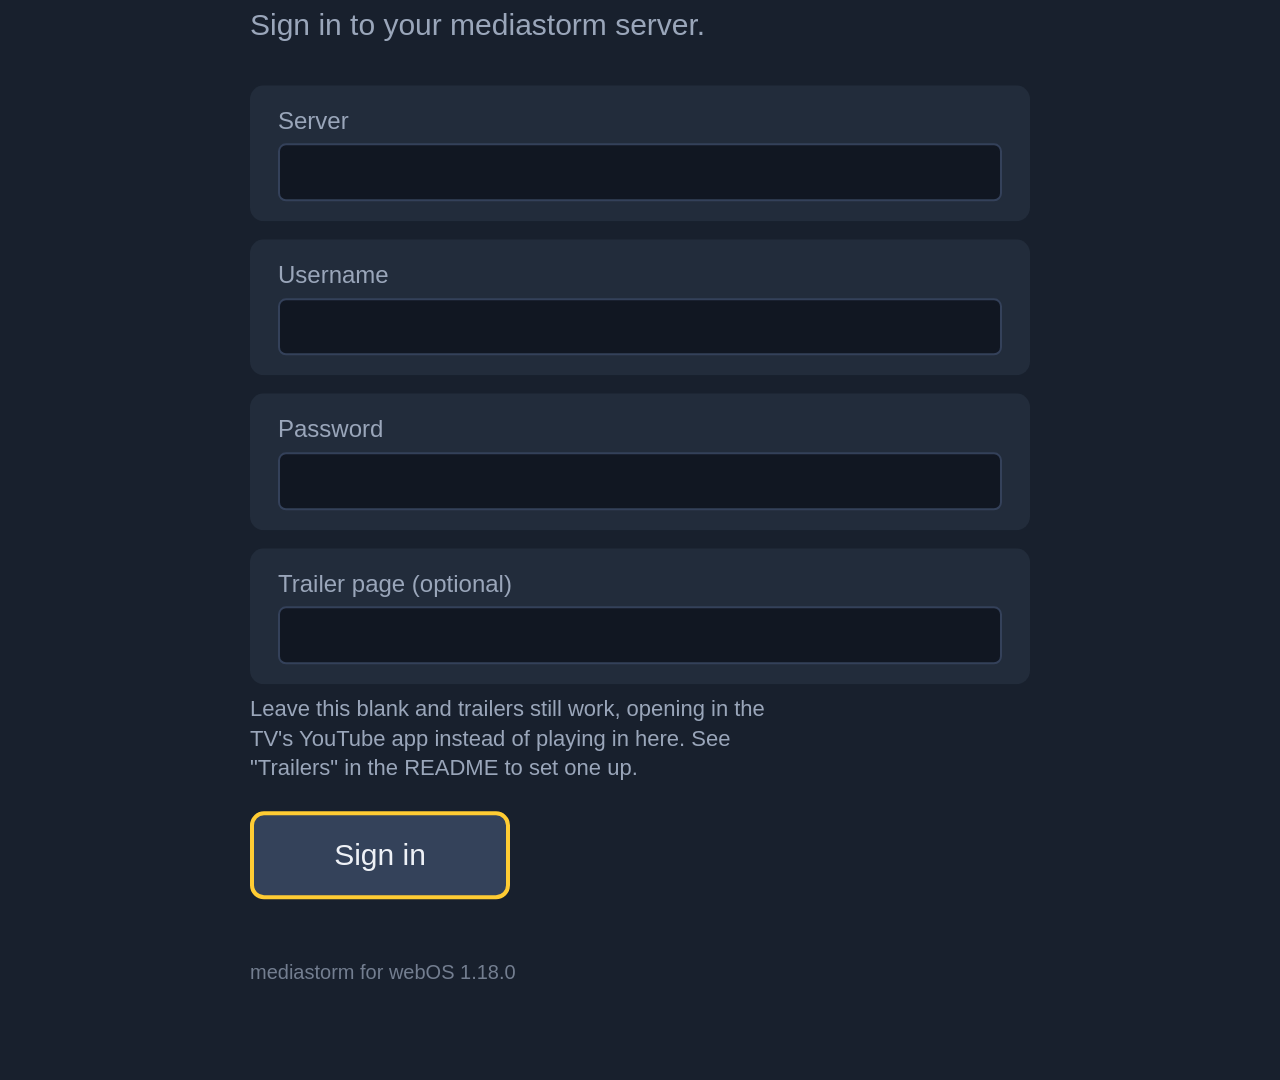
==== commit 5eb18632: "Surface more of the release-checking process on the prep screen Builds on the previous prep-screen u" ====
--- a/index.html
+++ b/index.html
@@ -9,8 +9,10 @@
 <div id="view"></div>
 
 <div id="prep">
+  <div id="prep-art"></div>
   <div id="prep-title"></div>
   <div id="prep-status"></div>
+  <ul id="prep-attempts"></ul>
   <div id="prep-hint">Press Back to cancel</div>
 </div>
 
--- a/styles.css
+++ b/styles.css
@@ -1,5 +1,6 @@
   :root {
     --night: #18202D;
+    --night-rgb: 24 32 45;   /* --night, split out so overlays can vary its opacity */
     --night-deep: #111722;
     --panel: #222C3B;
     --panel-up: #2B374A;
@@ -247,12 +248,38 @@
   /* ---------- preparing ---------- */
   #prep { position: fixed; inset: 0; background: var(--night); display: none; z-index: 20; }
   #prep.on { display: block; }
-  #prep-title { position: absolute; left: var(--pad); top: 380px; font-size: 60px; font-weight: 600; }
-  #prep-status { position: absolute; left: var(--pad); top: 480px; color: var(--muted); font-size: 34px; }
-  #prep-status::before { content: ""; display: inline-block; width: 18px; height: 18px; margin-right: 18px; border-radius: 50%;
-    background: var(--bolt); animation: pulse 1.2s ease-in-out infinite; vertical-align: middle; }
+  /* The title's own backdrop, dimmed behind the text with the same two-way
+     gradient the title page uses: solid where the text sits (left), fading
+     in toward the art (right), so it's mood rather than something to read
+     past. */
+  #prep-art { position: absolute; inset: 0; }
+  #prep-art img { position: absolute; inset: 0; width: 100%; height: 100%; object-fit: cover; }
+  #prep-art::after { content: ""; position: absolute; inset: 0;
+    background: linear-gradient(90deg, var(--night) 0%, rgb(var(--night-rgb) / .88) 35%, rgb(var(--night-rgb) / .2) 75%),
+                linear-gradient(0deg, var(--night) 0%, rgb(var(--night-rgb) / 0) 40%); }
+  #prep-title { position: absolute; left: var(--pad); top: 380px; width: 900px; font-size: 60px; font-weight: 600; }
+  #prep-status { position: absolute; left: var(--pad); top: 480px; width: 900px; color: var(--muted); font-size: 34px;
+    display: flex; align-items: center; white-space: nowrap; overflow: hidden; text-overflow: ellipsis; }
+  #prep-status::before { content: ""; display: inline-block; width: 36px; height: 36px; margin-right: 22px; flex: none;
+    border-radius: 50%; border: 5px solid rgb(154 166 186 / .25); border-top-color: var(--bolt);
+    animation: spin .9s linear infinite; }
+  /* The releases mediastorm is weighing, filled in only once there's more
+     than one: ticked off or crossed out as each is checked, so waiting for
+     a backup feels like progress rather than a stall. */
+  #prep-attempts { position: absolute; left: var(--pad); top: 560px; width: 900px; max-height: 340px; overflow: hidden;
+    list-style: none; margin: 0; padding: 0; font-size: 26px; color: var(--muted); }
+  #prep-attempts li { position: relative; padding: 7px 0 7px 46px; white-space: nowrap; overflow: hidden; text-overflow: ellipsis; }
+  #prep-attempts li::before { position: absolute; left: 0; top: 7px; width: 28px; text-align: center; }
+  #prep-attempts li.queued::before { content: "○"; opacity: .4; }
+  #prep-attempts li.pending::before { content: ""; width: 20px; height: 20px; border-radius: 50%; display: inline-block;
+    border: 3px solid rgb(154 166 186 / .25); border-top-color: var(--bolt); animation: spin .9s linear infinite; }
+  #prep-attempts li.ok { color: var(--text); }
+  #prep-attempts li.ok::before { content: "✓"; color: var(--good); }
+  #prep-attempts li.bad { opacity: .5; text-decoration: line-through; }
+  #prep-attempts li.bad::before { content: "✗"; color: var(--bad); }
+  #prep-attempts li.p7::before { content: "△"; color: var(--warn); }
   #prep-hint { position: absolute; left: var(--pad); bottom: 90px; color: var(--muted); font-size: 24px; }
-  @keyframes pulse { 0%, 100% { opacity: .25; } 50% { opacity: 1; } }
+  @keyframes spin { to { transform: rotate(360deg); } }
 
   /* ---------- player ---------- */
   #player { position: fixed; inset: 0; background: #000; display: none; z-index: 30; }
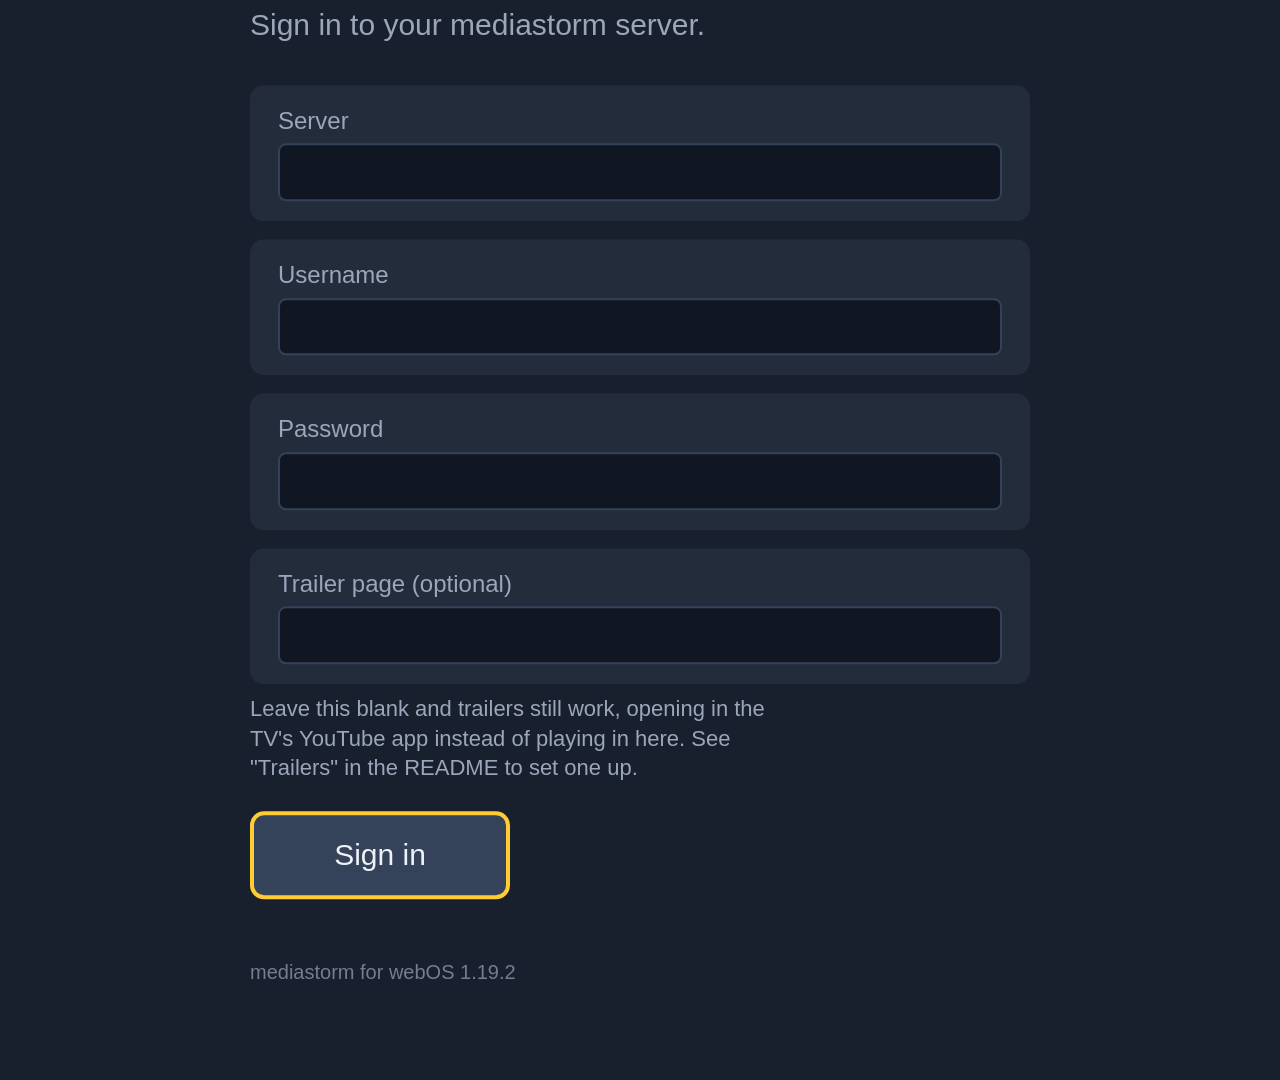
==== commit 5e0205c0: "prep: fix long titles overlapping the status line underneath #prep-title and #prep-status each had a" ====
--- a/index.html
+++ b/index.html
@@ -10,9 +10,11 @@
 
 <div id="prep">
   <div id="prep-art"></div>
-  <div id="prep-title"></div>
-  <div id="prep-status"></div>
-  <ul id="prep-attempts"></ul>
+  <div id="prep-text">
+    <div id="prep-title"></div>
+    <div id="prep-status"></div>
+    <ul id="prep-attempts"></ul>
+  </div>
   <div id="prep-hint">Press Back to cancel</div>
 </div>
 
--- a/styles.css
+++ b/styles.css
@@ -257,8 +257,14 @@
   #prep-art::after { content: ""; position: absolute; inset: 0;
     background: linear-gradient(90deg, var(--night) 0%, rgb(var(--night-rgb) / .88) 35%, rgb(var(--night-rgb) / .2) 75%),
                 linear-gradient(0deg, var(--night) 0%, rgb(var(--night-rgb) / 0) 40%); }
-  #prep-title { position: absolute; left: var(--pad); top: 380px; width: 900px; font-size: 60px; font-weight: 600; }
-  #prep-status { position: absolute; left: var(--pad); top: 480px; width: 900px; color: var(--muted); font-size: 34px;
+  /* One positioned block holding title/status/attempts in normal flow, so a
+     title long enough to wrap (a tidied local-file name can run well past
+     a release's usual title) pushes what's below it down instead of the
+     fixed offsets each used to have, which let a two-line title run
+     straight into the status line underneath it. */
+  #prep-text { position: absolute; left: var(--pad); top: 380px; width: 900px; }
+  #prep-title { font-size: 60px; font-weight: 600; }
+  #prep-status { margin-top: 24px; color: var(--muted); font-size: 34px;
     display: flex; align-items: center; white-space: nowrap; overflow: hidden; text-overflow: ellipsis; }
   #prep-status::before { content: ""; display: inline-block; width: 36px; height: 36px; margin-right: 22px; flex: none;
     border-radius: 50%; border: 5px solid rgb(154 166 186 / .25); border-top-color: var(--bolt);
@@ -266,9 +272,10 @@
   /* The releases mediastorm is weighing, filled in only once there's more
      than one: ticked off or crossed out as each is checked, so waiting for
      a backup feels like progress rather than a stall. */
-  #prep-attempts { position: absolute; left: var(--pad); top: 560px; width: 900px; max-height: 340px; overflow: hidden;
-    list-style: none; margin: 0; padding: 0; font-size: 26px; color: var(--muted); }
-  #prep-attempts li { position: relative; padding: 7px 0 7px 46px; white-space: nowrap; overflow: hidden; text-overflow: ellipsis; }
+  #prep-attempts { margin: 20px 0 0; max-height: 340px; overflow: hidden;
+    list-style: none; padding: 0; font-size: 26px; color: var(--muted); }
+  #prep-attempts li { position: relative; display: flex; align-items: center; gap: 10px;
+    padding: 7px 0 7px 46px; overflow: hidden; }
   #prep-attempts li::before { position: absolute; left: 0; top: 7px; width: 28px; text-align: center; }
   #prep-attempts li.queued::before { content: "○"; opacity: .4; }
   #prep-attempts li.pending::before { content: ""; width: 20px; height: 20px; border-radius: 50%; display: inline-block;
@@ -278,6 +285,20 @@
   #prep-attempts li.bad { opacity: .5; text-decoration: line-through; }
   #prep-attempts li.bad::before { content: "✗"; color: var(--bad); }
   #prep-attempts li.p7::before { content: "△"; color: var(--warn); }
+  /* The provider, as a compact color-coded chip (no real logo to show) so it
+     costs little of the row's width, leaving the name room to breathe. */
+  #prep-attempts .svc-badge { flex: 0 0 auto; min-width: 34px; padding: 2px 7px; border-radius: 4px;
+    font-size: 16px; font-weight: 700; text-align: center; color: #0b0f16; }
+  #prep-attempts .svc-torbox { background: #3ddc97; }
+  #prep-attempts .svc-realdebrid { background: #f2c94c; }
+  #prep-attempts .svc-alldebrid { background: #56ccf2; }
+  #prep-attempts .svc-premiumize { background: #bb86fc; }
+  #prep-attempts .svc-debridlink { background: #6fcf97; }
+  #prep-attempts .svc-debrid, #prep-attempts .svc-other { background: #9aa6ba; }
+  #prep-attempts .svc-usenet { background: #5b8def; }
+  #prep-attempts li.bad .svc-badge { background: #6b7385; color: rgb(11 15 22 / .7); }
+  #prep-attempts .prep-attempt-name { flex: 1 1 auto; min-width: 0; overflow: hidden;
+    text-overflow: ellipsis; white-space: nowrap; }
   #prep-hint { position: absolute; left: var(--pad); bottom: 90px; color: var(--muted); font-size: 24px; }
   @keyframes spin { to { transform: rotate(360deg); } }
 
